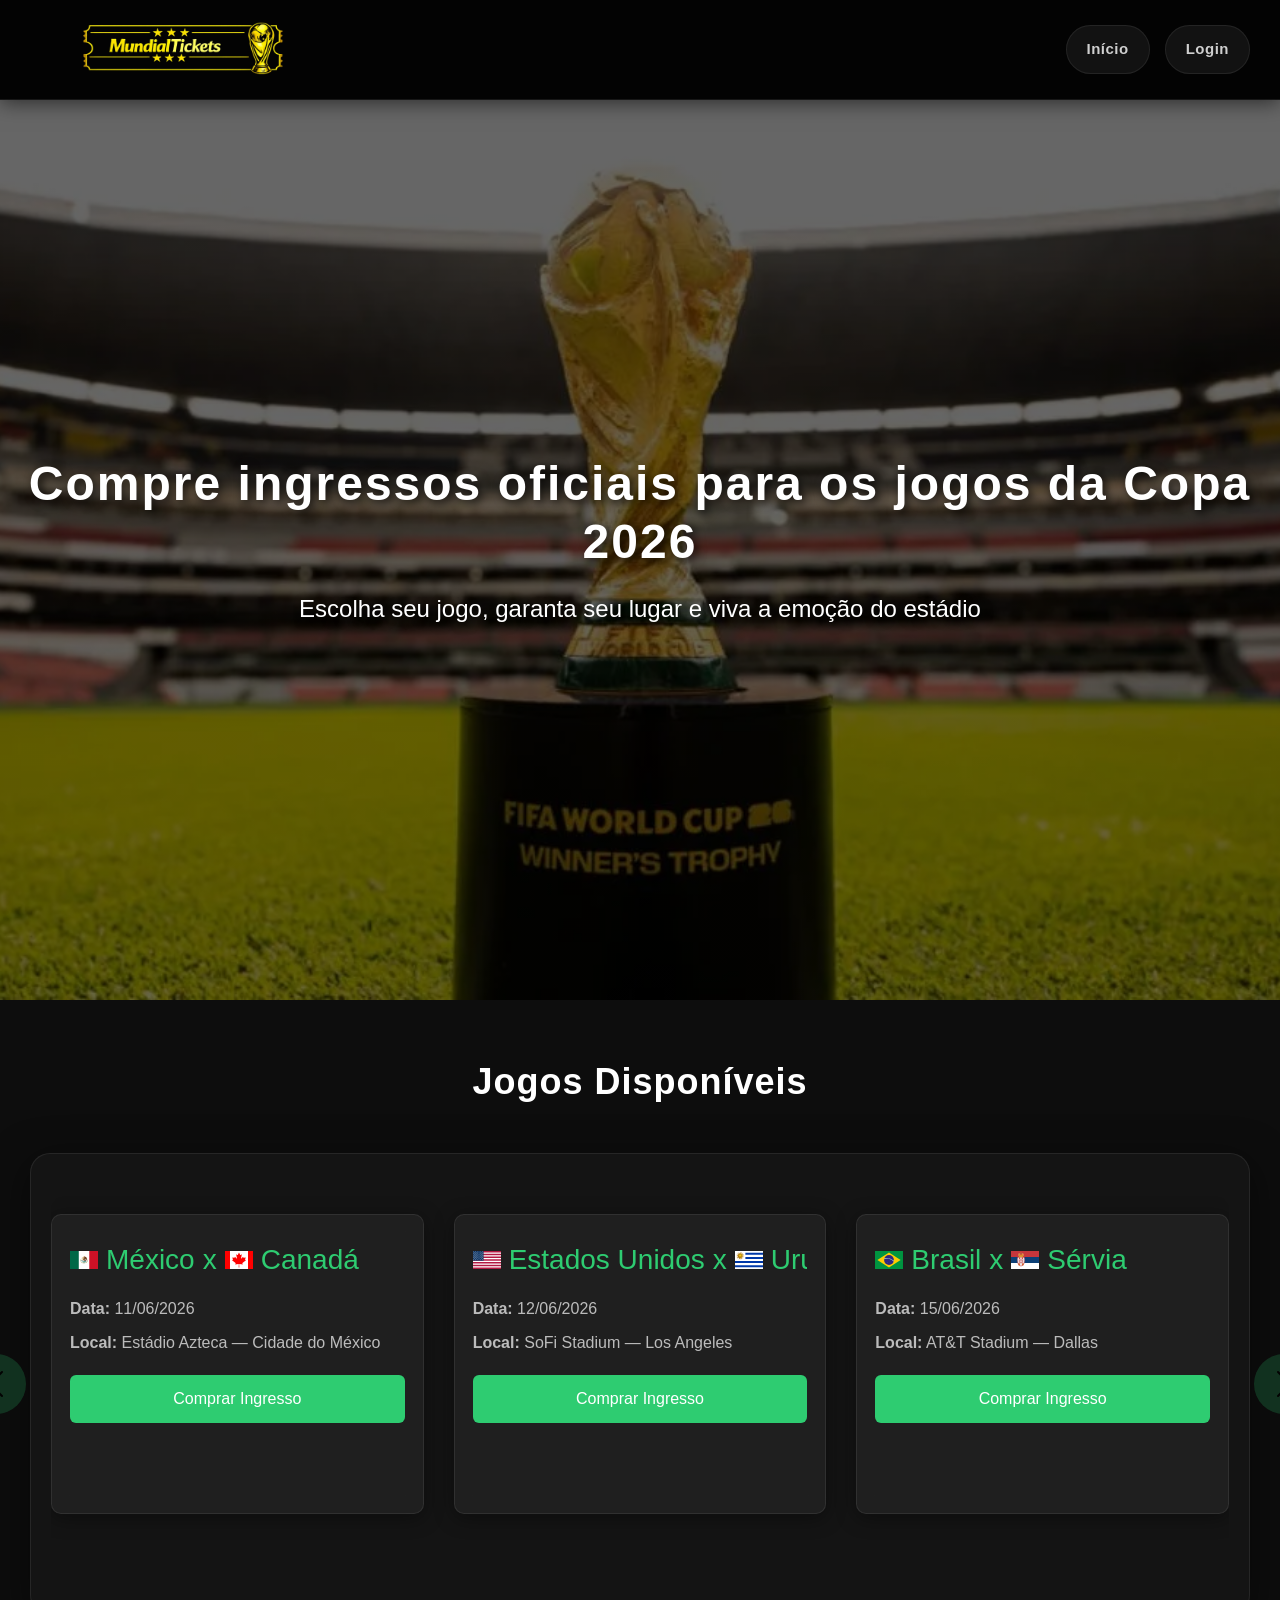
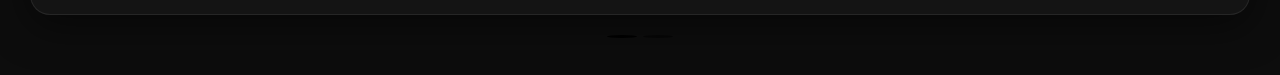
==== index.html @ 70a08e71 "Initial commit" ====
<!DOCTYPE html>
<html lang="pt-br">
<head>
    <meta charset="UTF-8">
    <meta name="viewport" content="width=device-width, initial-scale=1.0">
    <title>Brazil Tickets - Início</title>

    <!-- Importo o Bootstrap para usar o carousel e outros componentes prontos -->
    <link href="https://cdn.jsdelivr.net/npm/bootstrap@5.3.0/dist/css/bootstrap.min.css" rel="stylesheet">

    <!-- Importo o meu ficheiro CSS com todos os estilos personalizados -->
    <link rel="stylesheet" href="style.css">
</head>
<body>

<!-- Este é o cabeçalho fixo da página.
     Do lado esquerdo fica o logótipo e do lado direito
     os links de navegação para as outras páginas. -->
<header>
    <img src="flags/logo 3 - Editado.png" alt="Mundial Tickets" class="logo">
    <nav>
        <a href="index.html">Início</a>
        <a href="login.html">Login</a>
    </nav>
</header>

<!-- Esta secção é o banner principal da página.
     Tem uma imagem de fundo com uma camada escura por cima
     e apresenta a proposta do site ao utilizador. -->
<section class="banner">
    <h2>Compre ingressos oficiais para os jogos da Copa 2026</h2>
    <p>Escolha seu jogo, garanta seu lugar e viva a emoção do estádio</p>
</section>

<!-- Aqui estão os jogos disponíveis, organizados num carousel
     que permite navegar entre os diferentes jogos.
     Dividi os 6 jogos em 2 slides de 3 jogos cada. -->
<section class="jogos-container">
    <h2>Jogos Disponíveis</h2>

    <!-- Carousel do Bootstrap — o data-bs-ride faz avançar automaticamente -->
    <div id="carouselJogos" class="carousel slide carousel-dark" data-bs-ride="carousel">

        <!-- Estes são os pontos de navegação que aparecem abaixo do carousel,
             indicando em que slide o utilizador está. -->
        <div class="carousel-indicators">
            <button type="button" data-bs-target="#carouselJogos" data-bs-slide-to="0" class="active" aria-current="true" aria-label="Slide 1"></button>
            <button type="button" data-bs-target="#carouselJogos" data-bs-slide-to="1" aria-label="Slide 2"></button>
        </div>

        <div class="carousel-inner">

            <!-- Primeiro slide com os 3 primeiros jogos -->
            <div class="carousel-item active">
                <div class="jogos-grid">

                    <!-- Card do jogo México vs Canadá.
                         A classe "mexico-canada" é usada no CSS para
                         mostrar as bandeiras corretas antes dos nomes. -->
                    <div class="card mexico-canada">
                        <h3><span class="team-home">México</span> x <span class="team-away">Canadá</span></h3>
                        <p><strong>Data:</strong> 11/06/2026</p>
                        <p><strong>Local:</strong> Estádio Azteca — Cidade do México</p>
                        <a class="btn btn-primary" href="pagamento.html">Comprar Ingresso</a>
                    </div>

                    <!-- Card do jogo Estados Unidos vs Uruguai -->
                    <div class="card eua-uruguai">
                        <h3><span class="team-home">Estados Unidos</span> x <span class="team-away">Uruguai</span></h3>
                        <p><strong>Data:</strong> 12/06/2026</p>
                        <p><strong>Local:</strong> SoFi Stadium — Los Angeles</p>
                        <a class="btn btn-primary" href="pagamento.html">Comprar Ingresso</a>
                    </div>

                    <!-- Card do jogo Brasil vs Sérvia -->
                    <div class="card brasil-servia">
                        <h3><span class="team-home">Brasil</span> x <span class="team-away">Sérvia</span></h3>
                        <p><strong>Data:</strong> 15/06/2026</p>
                        <p><strong>Local:</strong> AT&T Stadium — Dallas</p>
                        <a class="btn btn-primary" href="pagamento.html">Comprar Ingresso</a>
                    </div>

                </div>
            </div>

            <!-- Segundo slide com os 3 últimos jogos -->
            <div class="carousel-item">
                <div class="jogos-grid">

                    <!-- Card do jogo Argentina vs Dinamarca -->
                    <div class="card argentina-dinamarca">
                        <h3><span class="team-home">Argentina</span> x <span class="team-away">Dinamarca</span></h3>
                        <p><strong>Data:</strong> 16/06/2026</p>
                        <p><strong>Local:</strong> Mercedes-Benz Stadium — Atlanta</p>
                        <a class="btn btn-primary" href="pagamento.html">Comprar Ingresso</a>
                    </div>

                    <!-- Card do jogo França vs Chile -->
                    <div class="card franca-chile">
                        <h3><span class="team-home">França</span> x <span class="team-away">Chile</span></h3>
                        <p><strong>Data:</strong> 17/06/2026</p>
                        <p><strong>Local:</strong> BC Place — Vancouver</p>
                        <a class="btn btn-primary" href="pagamento.html">Comprar Ingresso</a>
                    </div>

                    <!-- Card do jogo Alemanha vs Japão -->
                    <div class="card alemanha-japao">
                        <h3><span class="team-home">Alemanha</span> x <span class="team-away">Japão</span></h3>
                        <p><strong>Data:</strong> 18/06/2026</p>
                        <p><strong>Local:</strong> MetLife Stadium — Nova Jersey</p>
                        <a class="btn btn-primary" href="pagamento.html">Comprar Ingresso</a>
                    </div>

                </div>
            </div>

        </div>

        <!-- Setas para navegar manualmente entre os slides -->
        <button class="carousel-control-prev" type="button" data-bs-target="#carouselJogos" data-bs-slide="prev">
            <span class="carousel-control-prev-icon" aria-hidden="true"></span>
            <span class="visually-hidden">Anterior</span>
        </button>
        <button class="carousel-control-next" type="button" data-bs-target="#carouselJogos" data-bs-slide="next">
            <span class="carousel-control-next-icon" aria-hidden="true"></span>
            <span class="visually-hidden">Próximo</span>
        </button>

    </div>

</section>

<!-- Bootstrap JS — necessário para o carousel funcionar corretamente -->
<script src="https://cdn.jsdelivr.net/npm/bootstrap@5.3.0/dist/js/bootstrap.bundle.min.js"></script>
</body>
</html>
---- style.css ----
/* Aqui faço um reset geral para que todos os elementos comecem
   sem margens nem espaçamentos vindos por defeito do navegador.
   O box-sizing garante que o padding não "estica" os elementos,
   e defino a fonte Arial para todo o site de uma vez só. */
* {
    margin: 0;
    padding: 0;
    box-sizing: border-box;
    font-family: Arial, sans-serif;
}

/* Criei variáveis de cor no :root para não ter de repetir
   os mesmos códigos de cor em todo o ficheiro.
   Assim se quiser mudar uma cor, mudo apenas aqui. */
:root {
    --verde: #2ecc71;           /* cor principal dos botões */
    --verde-hover: #27ae60;     /* versão mais escura para o efeito hover */
    --amarelo: #FFCC29;         /* usado no título do header */
    --azul: #0033A0;            /* reservado para uso futuro */
    --fundo: #0d0d0d;           /* fundo geral da página, quase preto */
    --painel: rgba(255, 255, 255, 0.05);  /* fundo dos cards, muito transparente */
    --borda: rgba(255, 255, 255, 0.08);   /* bordas subtis em elementos escuros */
}

/* O body recebe o fundo escuro e o texto branco como base,
   para que todo o conteúdo já herde essas cores por defeito. */
body {
    background: var(--fundo);
    color: white;
}

/* O header fica fixo no topo (sticky) para acompanhar o scroll.
   Usei backdrop-filter para criar um efeito de vidro fosco,
   como se o conteúdo atrás ficasse desfocado. */
header {
    background: rgba(0, 0, 0, 0.75);
    backdrop-filter: blur(12px);
    padding: 20px 30px;
    color: white;
    display: flex;
    justify-content: flex-end;     /* empurra a nav para a direita */
    align-items: center;
    box-shadow: 0 2px 20px rgba(0,0,0,0.6);
    border-bottom: 1px solid var(--borda);
    position: sticky;
    top: 0;
    z-index: 100;                  /* fica sempre por cima dos outros elementos */
    height: 100px;
}

/* O título h1 usa um gradiente aplicado diretamente no texto,
   com um efeito de brilho amarelo dourado. */
header h1 {
    font-size: 32px;
    font-weight: 900;
    letter-spacing: 3px;
    transition: all 0.4s cubic-bezier(0.34, 1.56, 0.64, 1);
    background: linear-gradient(135deg, var(--amarelo) 0%, #FFD700 50%, var(--amarelo) 100%);
    -webkit-background-clip: text;
    -webkit-text-fill-color: transparent;
    background-clip: text;
    filter: drop-shadow(0 4px 8px rgba(255, 204, 41, 0.4));
    text-transform: uppercase;
    cursor: pointer;
    position: relative;
}

/* O logótipo fica posicionado do lado esquerdo do header.
   Usei position absolute + translateY para o centrar verticalmente. */
header .logo {
    height: 200px;
    cursor: pointer;
    transition: transform 0.3s ease;
    position: absolute;
    left: 30px;
    top: 50%;
    transform: translateY(-50%);
}

/* Pequeno zoom no logótipo ao passar o rato por cima. */
header .logo:hover {
    transform: translateY(-50%) scale(1.05);
}

/* Este pseudo-elemento é invisível por defeito.
   Serve para criar o efeito de brilho que aparece
   ao fazer hover no título h1. */
header h1::before {
    content: '';
    position: absolute;
    top: -10px;
    left: -10px;
    right: -10px;
    bottom: -10px;
    background: linear-gradient(135deg, var(--amarelo), #FFD700);
    border-radius: 50%;
    z-index: -1;
    opacity: 0;
    transition: opacity 0.4s ease;
    filter: blur(15px);
}

/* Ao fazer hover no h1, ele cresce ligeiramente e roda um pouco,
   dando um efeito 3D. */
header h1:hover {
    transform: scale(1.1) rotateY(5deg);
    filter: drop-shadow(0 8px 16px rgba(255, 204, 41, 0.8));
}

/* Aqui torno o brilho visível quando o h1 está em hover. */
header h1:hover::before {
    opacity: 0.3;
}

/* A navegação é organizada em linha com um espaçamento entre os links. */
nav {
    display: flex;
    gap: 15px;
}

/* Cada link do menu tem um fundo levemente transparente
   com bordas arredondadas, parecendo uma pílula. */
nav a {
    color: rgba(255, 255, 255, 0.8);
    text-decoration: none;
    font-weight: bold;
    padding: 12px 20px;
    border-radius: 25px;
    background: rgba(255, 255, 255, 0.06);
    transition: all 0.3s ease;
    border: 1px solid var(--borda);
    font-size: 15px;
    letter-spacing: 0.5px;
}

/* Ao passar o rato, o link fica verde e sobe um pouco,
   dando a sensação de que está a "flutuar". */
nav a:hover {
    background: var(--verde);
    color: white;
    transform: translateY(-3px);
    box-shadow: 0 8px 15px rgba(46, 204, 113, 0.35);
    border-color: var(--verde);
}

/* O banner ocupa a altura total do ecrã (100vh).
   Apliquei uma camada escura sobre a imagem de fundo
   para o texto ficar legível. */
.banner {
    background: linear-gradient(rgba(0,0,0,0.6), rgba(0,0,0,0.6)), url('flags/imagem_trofeu_copa.webp') center/cover no-repeat;
    min-height: 100vh;
    display: flex;
    flex-direction: column;
    justify-content: center;
    align-items: center;
    text-align: center;
    color: white;
    text-shadow: 3px 3px 10px rgba(0,0,0,0.8);
    padding: 40px 20px;
}

/* Título grande do banner com muito espaçamento entre letras. */
.banner h2 {
    font-size: 48px;
    margin-bottom: 20px;
    font-weight: bold;
    letter-spacing: 2px;
}

/* Parágrafo do banner com largura limitada para não ficar
   demasiado espalhado em ecrãs grandes. */
.banner p {
    font-size: 24px;
    max-width: 700px;
    line-height: 1.6;
    font-weight: 500;
}

/* Esta secção envolve o título e o carousel de jogos.
   Uso flexbox para centrar tudo verticalmente. */
.jogos-container {
    padding: 60px 30px;
    display: flex;
    flex-direction: column;
    align-items: center;
}

/* Título "Jogos Disponíveis" centrado e em branco. */
.jogos-container h2 {
    margin-bottom: 50px;
    color: white;
    font-size: 36px;
    font-weight: bold;
    letter-spacing: 1px;
    width: 100%;
    text-align: center;
}

/* O grid organiza os cards em 3 colunas iguais.
   Usei 1fr para que as colunas se ajustem automaticamente
   ao espaço disponível, sem cortar nenhum card. */
.jogos-grid {
    display: grid;
    grid-template-columns: repeat(3, 1fr);
    gap: 30px;
    width: 100%;
    max-width: 1500px;
}

/* Cada card representa um jogo disponível.
   Apliquei glassmorphism: fundo transparente com blur,
   para encaixar no tema escuro da página. */
.card {
    background: var(--painel);
    backdrop-filter: blur(10px);
    border: 1px solid var(--borda);
    padding: 18px;
    border-radius: 10px;
    margin-bottom: 25px;
    box-shadow: 0 4px 20px rgba(0,0,0,0.4);
    display: flex;
    flex-direction: column;
    gap: 10px;
    min-height: 300px;
    height: auto;
    color: white;
}

/* Imagem do card ocupa toda a largura disponível. */
.card img {
    width: 100%;
    border-radius: 10px;
}

/* Título do card com os nomes dos dois países a verde. */
.card h3 {
    margin: 10px 0;
    color: var(--verde);
    display: flex;
    flex-wrap: nowrap;
    align-items: center;
    gap: 8px;
    white-space: nowrap;
    overflow: hidden;
}

/* Os parágrafos de data e local ficam ligeiramente transparentes
   para criar hierarquia visual em relação ao título. */
.card p {
    margin: 0;
    color: rgba(255, 255, 255, 0.7);
}

/* Os nomes das equipas ficam em linha com a bandeira. */
.card h3 .team-home,
.card h3 .team-away {
    display: inline-flex;
    align-items: center;
    gap: 8px;
    white-space: nowrap;
}

/* Usei o pseudo-elemento ::before para mostrar a bandeira
   de cada país antes do nome da equipa. A imagem em si
   é definida abaixo por classe de jogo. */
.card h3 .team-home::before,
.card h3 .team-away::before {
    content: "";
    display: inline-block;
    width: 28px;
    height: 18px;
    background-size: cover;
    background-position: center;
    background-repeat: no-repeat;
}

/* Aqui defino a bandeira de cada equipa em cada jogo.
   Cada jogo tem uma classe própria no HTML (ex: .mexico-canada)
   que serve para saber que bandeiras mostrar. */

.mexico-canada .team-home::before {
    background-image: url('flags/mexico.svg');
}
.mexico-canada .team-away::before {
    background-image: url('flags/canada.svg');
}

.eua-uruguai .team-home::before {
    background-image: url('flags/usa.svg');
}
.eua-uruguai .team-away::before {
    background-image: url('flags/uruguay.svg');
}

.brasil-servia .team-home::before {
    background-image: url('flags/brazil.svg');
}
.brasil-servia .team-away::before {
    background-image: url('flags/serbia.svg');
}

.argentina-dinamarca .team-home::before {
    background-image: url('flags/argentina.svg');
}
.argentina-dinamarca .team-away::before {
    background-image: url('flags/denmark.svg');
}

.franca-chile .team-home::before {
    background-image: url('flags/france.svg');
}
.franca-chile .team-away::before {
    background-image: url('flags/chile.svg');
}

.alemanha-japao .team-home::before {
    background-image: url('flags/germany.svg');
}
.alemanha-japao .team-away::before {
    background-image: url('flags/japan.svg');
}

/* O carousel do Bootstrap foi personalizado com um fundo
   escuro e bordas subtis para combinar com o resto da página. */
#carouselJogos {
    background: rgba(255, 255, 255, 0.03);
    border: 1px solid var(--borda);
    border-radius: 20px;
    padding: 40px 20px;
    box-shadow: 0 10px 40px rgba(0,0,0,0.5);
    max-width: 1560px;
    margin: 0 auto;
}

/* Área interna do carousel com altura mínima para não colapsar. */
.carousel-inner {
    border-radius: 15px;
    min-height: 380px;
}

/* Cada slide tem um padding vertical para respirar. */
.carousel-item {
    padding: 20px 0;
    min-height: 380px;
}

/* As setas de navegação do carousel são circulares e verdes. */
.carousel-control-prev,
.carousel-control-next {
    width: 60px;
    height: 60px;
    top: 50%;
    transform: translateY(-50%);
    background: rgba(46, 204, 113, 0.25);
    border-radius: 50%;
    opacity: 0.8;
    transition: all 0.3s ease;
}

/* A seta esquerda fica ligeiramente fora do carousel. */
.carousel-control-prev {
    left: -65px;
}

/* A seta direita fica ligeiramente fora do carousel. */
.carousel-control-next {
    right: -65px;
}

/* Ao passar o rato nas setas, ficam mais visiveis com brilho verde. */
.carousel-control-prev:hover,
.carousel-control-next:hover {
    background: rgba(46, 204, 113, 0.75);
    opacity: 1;
    box-shadow: 0 5px 20px rgba(46, 204, 113, 0.4);
}

/* Os indicadores (pontos de navegação) ficam abaixo do carousel. */
.carousel-indicators {
    bottom: -50px;
}

/* Cada ponto indicador é um círculo verde pequeno. */
.carousel-indicators button {
    background-color: var(--verde);
    border-radius: 50%;
    width: 12px;
    height: 12px;
    opacity: 0.6;
    transition: all 0.3s ease;
}

/* Estilo base para todos os botões do site. */
.btn {
    padding: 12px 20px;
    border: none;
    border-radius: 6px;
    cursor: pointer;
    font-size: 16px;
    margin-top: 10px;
}

/* O botão primário fica verde, igual ao estilo da página de pagamento. */
.btn-primary {
    background: var(--verde);
    color: white;
    border: none;
}

/* Ao passar o rato, o botão fica verde mais escuro. */
.btn-primary:hover {
    background: var(--verde-hover);
    color: white;
}

/* ============================================================
   A partir daqui aplico adaptações de layout para que o site
   funcione bem em diferentes tamanhos de ecrã.
   ============================================================ */

/* Em tablets (até 1024px), o grid passa para 2 colunas
   e o texto e espaçamentos são reduzidos. */
@media (max-width: 1024px) {
    .jogos-grid {
        grid-template-columns: repeat(2, 1fr);
        gap: 20px;
    }

    header {
        padding: 15px 20px;
        height: auto;
        min-height: 80px;
    }

    header .logo {
        height: 140px;
        left: 20px;
    }

    nav {
        gap: 10px;
        flex-wrap: wrap;
        justify-content: flex-end;
    }

    nav a {
        font-size: 13px;
        padding: 8px 12px;
    }

    .banner h2 {
        font-size: 36px;
        letter-spacing: 1px;
    }

    .banner p {
        font-size: 18px;
    }

    .jogos-container {
        padding: 40px 20px;
    }

    .jogos-container h2 {
        font-size: 28px;
        margin-bottom: 30px;
    }
}

/* Em telemóveis (até 768px), o grid passa para 1 coluna
   e os elementos ficam mais compactos. */
@media (max-width: 768px) {
    .jogos-grid {
        grid-template-columns: 1fr;
        gap: 15px;
    }

    header {
        padding: 10px 15px;
        height: auto;
        min-height: 70px;
        justify-content: flex-end;
    }

    header .logo {
        height: 80px;
        left: 15px;
    }

    nav {
        gap: 6px;
        flex-wrap: wrap;
        justify-content: flex-end;
    }

    nav a {
        font-size: 11px;
        padding: 6px 10px;
        border-radius: 15px;
    }

    .banner {
        min-height: 60vh;
        padding: 20px 15px;
    }

    .banner h2 {
        font-size: 24px;
        margin-bottom: 15px;
    }

    .banner p {
        font-size: 16px;
        max-width: 95%;
        line-height: 1.4;
    }

    .jogos-container {
        padding: 20px 15px;
    }

    .jogos-container h2 {
        font-size: 20px;
        margin-bottom: 20px;
    }

    .card {
        padding: 15px;
        min-height: auto;
        margin-bottom: 15px;
        gap: 8px;
    }

    .card h3 {
        font-size: 16px;
        gap: 6px;
        flex-wrap: wrap;
        margin: 0;
    }

    /* Bandeiras reduzidas para caber melhor em ecrãs pequenos. */
    .card h3 .team-home::before,
    .card h3 .team-away::before {
        width: 20px;
        height: 14px;
    }

    .card p {
        font-size: 14px;
        margin-bottom: 8px;
        line-height: 1.3;
    }

    /* Em telemóvel, o botão ocupa toda a largura do card. */
    .btn {
        width: 100%;
        padding: 10px 15px;
        font-size: 14px;
        margin-top: auto;
    }

    #carouselJogos {
        padding: 20px 15px;
        max-width: 100%;
    }

    .carousel-inner {
        min-height: auto;
    }

    .carousel-item {
        padding: 10px 0;
        min-height: auto;
    }

    /* As setas do carousel ficam dentro dos limites em telemóvel. */
    .carousel-control-prev,
    .carousel-control-next {
        width: 40px;
        height: 40px;
        top: 50%;
        transform: translateY(-50%);
    }

    .carousel-control-prev {
        left: 5px;
    }

    .carousel-control-next {
        right: 5px;
    }

    .carousel-indicators {
        bottom: -40px;
    }
}

/* Em ecrãs muito pequenos (até 480px), reduzo ainda mais
   todos os tamanhos para garantir que nada fica cortado. */
@media (max-width: 480px) {
    header {
        padding: 8px 10px;
        min-height: 60px;
    }

    header .logo {
        height: 70px;
        left: 10px;
    }

    nav {
        gap: 4px;
    }

    nav a {
        font-size: 10px;
        padding: 5px 8px;
        border-radius: 12px;
    }

    .banner {
        min-height: 50vh;
        padding: 15px 10px;
    }

    .banner h2 {
        font-size: 20px;
        margin-bottom: 12px;
    }

    .banner p {
        font-size: 14px;
        line-height: 1.3;
    }

    .jogos-container {
        padding: 15px 10px;
    }

    .jogos-container h2 {
        font-size: 18px;
        margin-bottom: 15px;
    }

    .card {
        padding: 12px;
        gap: 6px;
    }

    .card h3 {
        font-size: 14px;
        gap: 4px;
    }

    .card h3 .team-home::before,
    .card h3 .team-away::before {
        width: 18px;
        height: 12px;
    }

    .card p {
        font-size: 12px;
        margin-bottom: 6px;
    }

    .btn {
        padding: 8px 12px;
        font-size: 12px;
    }

    .carousel-control-prev,
    .carousel-control-next {
        width: 35px;
        height: 35px;
    }

    .carousel-control-prev {
        left: 5px;
    }

    .carousel-control-next {
        right: 5px;
    }
}

/* Em desktops grandes (a partir de 1400px), aproveito
   o espaço extra para aumentar fontes, padding e tamanho dos cards. */
@media (min-width: 1400px) {
    .jogos-grid {
        grid-template-columns: repeat(3, 1fr);
        gap: 35px;
    }

    .jogos-container {
        padding: 80px 40px;
    }

    .jogos-container h2 {
        font-size: 40px;
        margin-bottom: 60px;
    }

    .card {
        padding: 25px;
        min-height: 320px;
    }

    .card h3 {
        font-size: 20px;
        gap: 10px;
    }

    .card h3 .team-home::before,
    .card h3 .team-away::before {
        width: 32px;
        height: 20px;
    }

    .card p {
        font-size: 16px;
        margin-bottom: 12px;
    }

    .btn {
        padding: 15px 25px;
        font-size: 18px;
    }

    #carouselJogos {
        padding: 50px 30px;
        max-width: 1600px;
    }
}
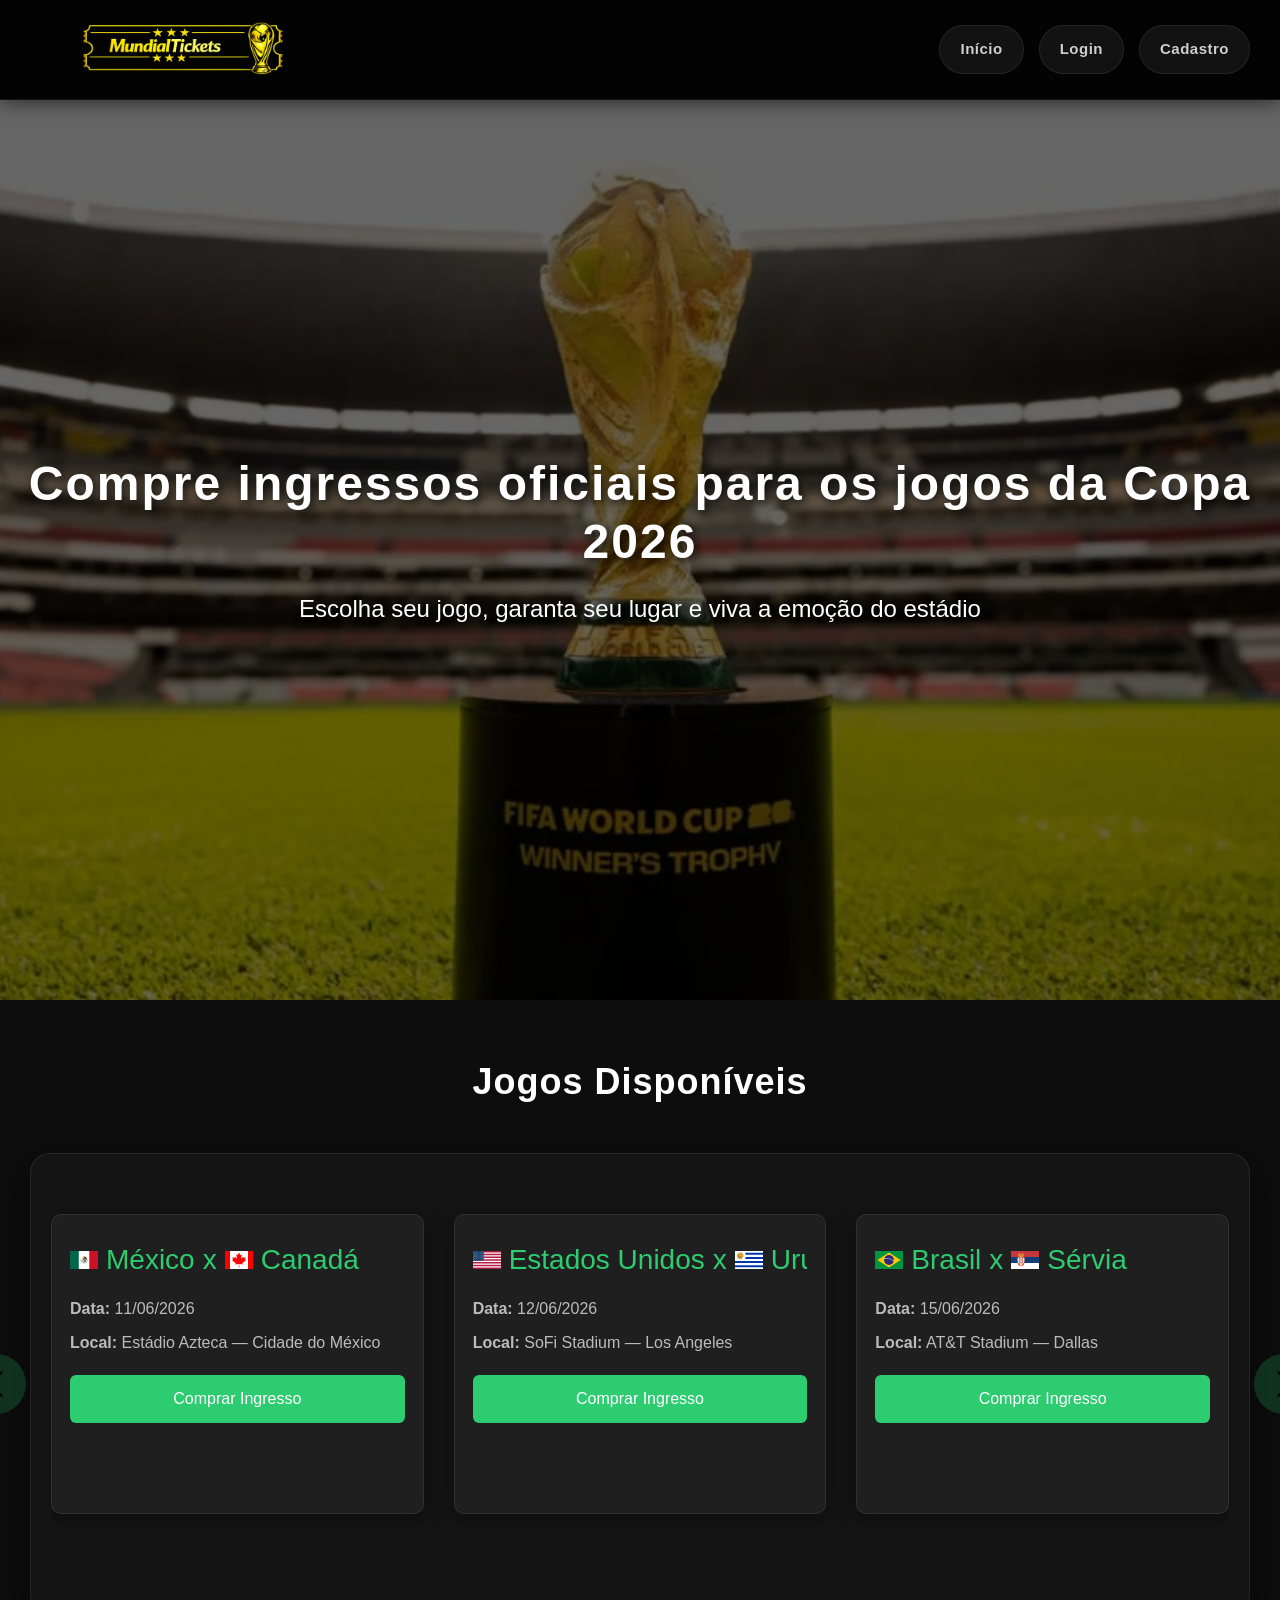
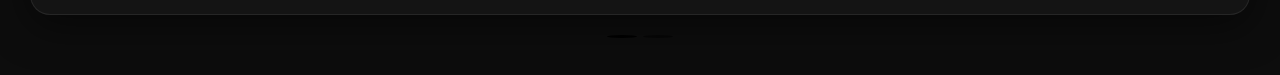
==== commit 2fbfa9a7: "Botao de cadastro adicionado botao de cadastro" ====
--- a/index.html
+++ b/index.html
@@ -9,7 +9,7 @@
     <link href="https://cdn.jsdelivr.net/npm/bootstrap@5.3.0/dist/css/bootstrap.min.css" rel="stylesheet">
 
     <!-- Importo o meu ficheiro CSS com todos os estilos personalizados -->
-    <link rel="stylesheet" href="style.css">
+    <link rel="stylesheet" href="index.css">
 </head>
 <body>
 
@@ -21,6 +21,7 @@
     <nav>
         <a href="index.html">Início</a>
         <a href="login.html">Login</a>
+        <a href="cadastro.html">Cadastro</a>
     </nav>
 </header>
 
--- a/index.css
+++ b/index.css
@@ -0,0 +1,733 @@
+/* Aqui faço um reset geral para que todos os elementos comecem
+   sem margens nem espaçamentos vindos por defeito do navegador.
+   O box-sizing garante que o padding não "estica" os elementos,
+   e defino a fonte Arial para todo o site de uma vez só. */
+* {
+    margin: 0;
+    padding: 0;
+    box-sizing: border-box;
+    font-family: Arial, sans-serif;
+}
+
+/* Criei variáveis de cor no :root para não ter de repetir
+   os mesmos códigos de cor em todo o ficheiro.
+   Assim se quiser mudar uma cor, mudo apenas aqui. */
+:root {
+    --verde: #2ecc71;           /* cor principal dos botões */
+    --verde-hover: #27ae60;     /* versão mais escura para o efeito hover */
+    --amarelo: #FFCC29;         /* usado no título do header */
+    --azul: #0033A0;            /* reservado para uso futuro */
+    --fundo: #0d0d0d;           /* fundo geral da página, quase preto */
+    --painel: rgba(255, 255, 255, 0.05);  /* fundo dos cards, muito transparente */
+    --borda: rgba(255, 255, 255, 0.08);   /* bordas subtis em elementos escuros */
+}
+
+/* O body recebe o fundo escuro e o texto branco como base,
+   para que todo o conteúdo já herde essas cores por defeito. */
+body {
+    background: var(--fundo);
+    color: white;
+}
+
+/* O header fica fixo no topo (sticky) para acompanhar o scroll.
+   Usei backdrop-filter para criar um efeito de vidro fosco,
+   como se o conteúdo atrás ficasse desfocado. */
+header {
+    background: rgba(0, 0, 0, 0.75);
+    backdrop-filter: blur(12px);
+    padding: 20px 30px;
+    color: white;
+    display: flex;
+    justify-content: flex-end;     /* empurra a nav para a direita */
+    align-items: center;
+    box-shadow: 0 2px 20px rgba(0,0,0,0.6);
+    border-bottom: 1px solid var(--borda);
+    position: sticky;
+    top: 0;
+    z-index: 100;                  /* fica sempre por cima dos outros elementos */
+    height: 100px;
+}
+
+/* O título h1 usa um gradiente aplicado diretamente no texto,
+   com um efeito de brilho amarelo dourado. */
+header h1 {
+    font-size: 32px;
+    font-weight: 900;
+    letter-spacing: 3px;
+    transition: all 0.4s cubic-bezier(0.34, 1.56, 0.64, 1);
+    background: linear-gradient(135deg, var(--amarelo) 0%, #FFD700 50%, var(--amarelo) 100%);
+    -webkit-background-clip: text;
+    -webkit-text-fill-color: transparent;
+    background-clip: text;
+    filter: drop-shadow(0 4px 8px rgba(255, 204, 41, 0.4));
+    text-transform: uppercase;
+    cursor: pointer;
+    position: relative;
+}
+
+/* O logótipo fica posicionado do lado esquerdo do header.
+   Usei position absolute + translateY para o centrar verticalmente. */
+header .logo {
+    height: 200px;
+    cursor: pointer;
+    transition: transform 0.3s ease;
+    position: absolute;
+    left: 30px;
+    top: 50%;
+    transform: translateY(-50%);
+}
+
+/* Pequeno zoom no logótipo ao passar o rato por cima. */
+header .logo:hover {
+    transform: translateY(-50%) scale(1.05);
+}
+
+/* Este pseudo-elemento é invisível por defeito.
+   Serve para criar o efeito de brilho que aparece
+   ao fazer hover no título h1. */
+header h1::before {
+    content: '';
+    position: absolute;
+    top: -10px;
+    left: -10px;
+    right: -10px;
+    bottom: -10px;
+    background: linear-gradient(135deg, var(--amarelo), #FFD700);
+    border-radius: 50%;
+    z-index: -1;
+    opacity: 0;
+    transition: opacity 0.4s ease;
+    filter: blur(15px);
+}
+
+/* Ao fazer hover no h1, ele cresce ligeiramente e roda um pouco,
+   dando um efeito 3D. */
+header h1:hover {
+    transform: scale(1.1) rotateY(5deg);
+    filter: drop-shadow(0 8px 16px rgba(255, 204, 41, 0.8));
+}
+
+/* Aqui torno o brilho visível quando o h1 está em hover. */
+header h1:hover::before {
+    opacity: 0.3;
+}
+
+/* A navegação é organizada em linha com um espaçamento entre os links. */
+nav {
+    display: flex;
+    gap: 15px;
+}
+
+/* Cada link do menu tem um fundo levemente transparente
+   com bordas arredondadas, parecendo uma pílula. */
+nav a {
+    color: rgba(255, 255, 255, 0.8);
+    text-decoration: none;
+    font-weight: bold;
+    padding: 12px 20px;
+    border-radius: 25px;
+    background: rgba(255, 255, 255, 0.06);
+    transition: all 0.3s ease;
+    border: 1px solid var(--borda);
+    font-size: 15px;
+    letter-spacing: 0.5px;
+}
+
+/* Ao passar o rato, o link fica verde e sobe um pouco,
+   dando a sensação de que está a "flutuar". */
+nav a:hover {
+    background: var(--verde);
+    color: white;
+    transform: translateY(-3px);
+    box-shadow: 0 8px 15px rgba(46, 204, 113, 0.35);
+    border-color: var(--verde);
+}
+
+/* O banner ocupa a altura total do ecrã (100vh).
+   Apliquei uma camada escura sobre a imagem de fundo
+   para o texto ficar legível. */
+.banner {
+    background: linear-gradient(rgba(0,0,0,0.6), rgba(0,0,0,0.6)), url('flags/imagem_trofeu_copa.webp') center/cover no-repeat;
+    min-height: 100vh;
+    display: flex;
+    flex-direction: column;
+    justify-content: center;
+    align-items: center;
+    text-align: center;
+    color: white;
+    text-shadow: 3px 3px 10px rgba(0,0,0,0.8);
+    padding: 40px 20px;
+}
+
+/* Título grande do banner com muito espaçamento entre letras. */
+.banner h2 {
+    font-size: 48px;
+    margin-bottom: 20px;
+    font-weight: bold;
+    letter-spacing: 2px;
+}
+
+/* Parágrafo do banner com largura limitada para não ficar
+   demasiado espalhado em ecrãs grandes. */
+.banner p {
+    font-size: 24px;
+    max-width: 700px;
+    line-height: 1.6;
+    font-weight: 500;
+}
+
+/* Esta secção envolve o título e o carousel de jogos.
+   Uso flexbox para centrar tudo verticalmente. */
+.jogos-container {
+    padding: 60px 30px;
+    display: flex;
+    flex-direction: column;
+    align-items: center;
+}
+
+/* Título "Jogos Disponíveis" centrado e em branco. */
+.jogos-container h2 {
+    margin-bottom: 50px;
+    color: white;
+    font-size: 36px;
+    font-weight: bold;
+    letter-spacing: 1px;
+    width: 100%;
+    text-align: center;
+}
+
+/* O grid organiza os cards em 3 colunas iguais.
+   Usei 1fr para que as colunas se ajustem automaticamente
+   ao espaço disponível, sem cortar nenhum card. */
+.jogos-grid {
+    display: grid;
+    grid-template-columns: repeat(3, 1fr);
+    gap: 30px;
+    width: 100%;
+    max-width: 1500px;
+}
+
+/* Cada card representa um jogo disponível.
+   Apliquei glassmorphism: fundo transparente com blur,
+   para encaixar no tema escuro da página. */
+.card {
+    background: var(--painel);
+    backdrop-filter: blur(10px);
+    border: 1px solid var(--borda);
+    padding: 18px;
+    border-radius: 10px;
+    margin-bottom: 25px;
+    box-shadow: 0 4px 20px rgba(0,0,0,0.4);
+    display: flex;
+    flex-direction: column;
+    gap: 10px;
+    min-height: 300px;
+    height: auto;
+    color: white;
+}
+
+/* Imagem do card ocupa toda a largura disponível. */
+.card img {
+    width: 100%;
+    border-radius: 10px;
+}
+
+/* Título do card com os nomes dos dois países a verde. */
+.card h3 {
+    margin: 10px 0;
+    color: var(--verde);
+    display: flex;
+    flex-wrap: nowrap;
+    align-items: center;
+    gap: 8px;
+    white-space: nowrap;
+    overflow: hidden;
+}
+
+/* Os parágrafos de data e local ficam ligeiramente transparentes
+   para criar hierarquia visual em relação ao título. */
+.card p {
+    margin: 0;
+    color: rgba(255, 255, 255, 0.7);
+}
+
+/* Os nomes das equipas ficam em linha com a bandeira. */
+.card h3 .team-home,
+.card h3 .team-away {
+    display: inline-flex;
+    align-items: center;
+    gap: 8px;
+    white-space: nowrap;
+}
+
+/* Usei o pseudo-elemento ::before para mostrar a bandeira
+   de cada país antes do nome da equipa. A imagem em si
+   é definida abaixo por classe de jogo. */
+.card h3 .team-home::before,
+.card h3 .team-away::before {
+    content: "";
+    display: inline-block;
+    width: 28px;
+    height: 18px;
+    background-size: cover;
+    background-position: center;
+    background-repeat: no-repeat;
+}
+
+/* Aqui defino a bandeira de cada equipa em cada jogo.
+   Cada jogo tem uma classe própria no HTML (ex: .mexico-canada)
+   que serve para saber que bandeiras mostrar. */
+
+.mexico-canada .team-home::before {
+    background-image: url('flags/mexico.svg');
+}
+.mexico-canada .team-away::before {
+    background-image: url('flags/canada.svg');
+}
+
+.eua-uruguai .team-home::before {
+    background-image: url('flags/usa.svg');
+}
+.eua-uruguai .team-away::before {
+    background-image: url('flags/uruguay.svg');
+}
+
+.brasil-servia .team-home::before {
+    background-image: url('flags/brazil.svg');
+}
+.brasil-servia .team-away::before {
+    background-image: url('flags/serbia.svg');
+}
+
+.argentina-dinamarca .team-home::before {
+    background-image: url('flags/argentina.svg');
+}
+.argentina-dinamarca .team-away::before {
+    background-image: url('flags/denmark.svg');
+}
+
+.franca-chile .team-home::before {
+    background-image: url('flags/france.svg');
+}
+.franca-chile .team-away::before {
+    background-image: url('flags/chile.svg');
+}
+
+.alemanha-japao .team-home::before {
+    background-image: url('flags/germany.svg');
+}
+.alemanha-japao .team-away::before {
+    background-image: url('flags/japan.svg');
+}
+
+/* O carousel do Bootstrap foi personalizado com um fundo
+   escuro e bordas subtis para combinar com o resto da página. */
+#carouselJogos {
+    background: rgba(255, 255, 255, 0.03);
+    border: 1px solid var(--borda);
+    border-radius: 20px;
+    padding: 40px 20px;
+    box-shadow: 0 10px 40px rgba(0,0,0,0.5);
+    max-width: 1560px;
+    margin: 0 auto;
+}
+
+/* Área interna do carousel com altura mínima para não colapsar. */
+.carousel-inner {
+    border-radius: 15px;
+    min-height: 380px;
+}
+
+/* Cada slide tem um padding vertical para respirar. */
+.carousel-item {
+    padding: 20px 0;
+    min-height: 380px;
+}
+
+/* As setas de navegação do carousel são circulares e verdes. */
+.carousel-control-prev,
+.carousel-control-next {
+    width: 60px;
+    height: 60px;
+    top: 50%;
+    transform: translateY(-50%);
+    background: rgba(46, 204, 113, 0.25);
+    border-radius: 50%;
+    opacity: 0.8;
+    transition: all 0.3s ease;
+}
+
+/* A seta esquerda fica ligeiramente fora do carousel. */
+.carousel-control-prev {
+    left: -65px;
+}
+
+/* A seta direita fica ligeiramente fora do carousel. */
+.carousel-control-next {
+    right: -65px;
+}
+
+/* Ao passar o rato nas setas, ficam mais visiveis com brilho verde. */
+.carousel-control-prev:hover,
+.carousel-control-next:hover {
+    background: rgba(46, 204, 113, 0.75);
+    opacity: 1;
+    box-shadow: 0 5px 20px rgba(46, 204, 113, 0.4);
+}
+
+/* Os indicadores (pontos de navegação) ficam abaixo do carousel. */
+.carousel-indicators {
+    bottom: -50px;
+}
+
+/* Cada ponto indicador é um círculo verde pequeno. */
+.carousel-indicators button {
+    background-color: var(--verde);
+    border-radius: 50%;
+    width: 12px;
+    height: 12px;
+    opacity: 0.6;
+    transition: all 0.3s ease;
+}
+
+/* Estilo base para todos os botões do site. */
+.btn {
+    padding: 12px 20px;
+    border: none;
+    border-radius: 6px;
+    cursor: pointer;
+    font-size: 16px;
+    margin-top: 10px;
+}
+
+/* O botão primário fica verde, igual ao estilo da página de pagamento. */
+.btn-primary {
+    background: var(--verde);
+    color: white;
+    border: none;
+}
+
+/* Ao passar o rato, o botão fica verde mais escuro. */
+.btn-primary:hover {
+    background: var(--verde-hover);
+    color: white;
+}
+
+/* ============================================================
+   A partir daqui aplico adaptações de layout para que o site
+   funcione bem em diferentes tamanhos de ecrã.
+   ============================================================ */
+
+/* Em tablets (até 1024px), o grid passa para 2 colunas
+   e o texto e espaçamentos são reduzidos. */
+@media (max-width: 1024px) {
+    .jogos-grid {
+        grid-template-columns: repeat(2, 1fr);
+        gap: 20px;
+    }
+
+    header {
+        padding: 15px 20px;
+        height: auto;
+        min-height: 80px;
+    }
+
+    header .logo {
+        height: 140px;
+        left: 20px;
+    }
+
+    nav {
+        gap: 10px;
+        flex-wrap: wrap;
+        justify-content: flex-end;
+    }
+
+    nav a {
+        font-size: 13px;
+        padding: 8px 12px;
+    }
+
+    .banner h2 {
+        font-size: 36px;
+        letter-spacing: 1px;
+    }
+
+    .banner p {
+        font-size: 18px;
+    }
+
+    .jogos-container {
+        padding: 40px 20px;
+    }
+
+    .jogos-container h2 {
+        font-size: 28px;
+        margin-bottom: 30px;
+    }
+}
+
+/* Em telemóveis (até 768px), o grid passa para 1 coluna
+   e os elementos ficam mais compactos. */
+@media (max-width: 768px) {
+    .jogos-grid {
+        grid-template-columns: 1fr;
+        gap: 15px;
+    }
+
+    header {
+        padding: 10px 15px;
+        height: auto;
+        min-height: 70px;
+        justify-content: flex-end;
+    }
+
+    header .logo {
+        height: 80px;
+        left: 15px;
+    }
+
+    nav {
+        gap: 6px;
+        flex-wrap: wrap;
+        justify-content: flex-end;
+    }
+
+    nav a {
+        font-size: 11px;
+        padding: 6px 10px;
+        border-radius: 15px;
+    }
+
+    .banner {
+        min-height: 60vh;
+        padding: 20px 15px;
+    }
+
+    .banner h2 {
+        font-size: 24px;
+        margin-bottom: 15px;
+    }
+
+    .banner p {
+        font-size: 16px;
+        max-width: 95%;
+        line-height: 1.4;
+    }
+
+    .jogos-container {
+        padding: 20px 15px;
+    }
+
+    .jogos-container h2 {
+        font-size: 20px;
+        margin-bottom: 20px;
+    }
+
+    .card {
+        padding: 15px;
+        min-height: auto;
+        margin-bottom: 15px;
+        gap: 8px;
+    }
+
+    .card h3 {
+        font-size: 16px;
+        gap: 6px;
+        flex-wrap: wrap;
+        margin: 0;
+    }
+
+    /* Bandeiras reduzidas para caber melhor em ecrãs pequenos. */
+    .card h3 .team-home::before,
+    .card h3 .team-away::before {
+        width: 20px;
+        height: 14px;
+    }
+
+    .card p {
+        font-size: 14px;
+        margin-bottom: 8px;
+        line-height: 1.3;
+    }
+
+    /* Em telemóvel, o botão ocupa toda a largura do card. */
+    .btn {
+        width: 100%;
+        padding: 10px 15px;
+        font-size: 14px;
+        margin-top: auto;
+    }
+
+    #carouselJogos {
+        padding: 20px 15px;
+        max-width: 100%;
+    }
+
+    .carousel-inner {
+        min-height: auto;
+    }
+
+    .carousel-item {
+        padding: 10px 0;
+        min-height: auto;
+    }
+
+    /* As setas do carousel ficam dentro dos limites em telemóvel. */
+    .carousel-control-prev,
+    .carousel-control-next {
+        width: 40px;
+        height: 40px;
+        top: 50%;
+        transform: translateY(-50%);
+    }
+
+    .carousel-control-prev {
+        left: 5px;
+    }
+
+    .carousel-control-next {
+        right: 5px;
+    }
+
+    .carousel-indicators {
+        bottom: -40px;
+    }
+}
+
+/* Em ecrãs muito pequenos (até 480px), reduzo ainda mais
+   todos os tamanhos para garantir que nada fica cortado. */
+@media (max-width: 480px) {
+    header {
+        padding: 8px 10px;
+        min-height: 60px;
+    }
+
+    header .logo {
+        height: 70px;
+        left: 10px;
+    }
+
+    nav {
+        gap: 4px;
+    }
+
+    nav a {
+        font-size: 10px;
+        padding: 5px 8px;
+        border-radius: 12px;
+    }
+
+    .banner {
+        min-height: 50vh;
+        padding: 15px 10px;
+    }
+
+    .banner h2 {
+        font-size: 20px;
+        margin-bottom: 12px;
+    }
+
+    .banner p {
+        font-size: 14px;
+        line-height: 1.3;
+    }
+
+    .jogos-container {
+        padding: 15px 10px;
+    }
+
+    .jogos-container h2 {
+        font-size: 18px;
+        margin-bottom: 15px;
+    }
+
+    .card {
+        padding: 12px;
+        gap: 6px;
+    }
+
+    .card h3 {
+        font-size: 14px;
+        gap: 4px;
+    }
+
+    .card h3 .team-home::before,
+    .card h3 .team-away::before {
+        width: 18px;
+        height: 12px;
+    }
+
+    .card p {
+        font-size: 12px;
+        margin-bottom: 6px;
+    }
+
+    .btn {
+        padding: 8px 12px;
+        font-size: 12px;
+    }
+
+    .carousel-control-prev,
+    .carousel-control-next {
+        width: 35px;
+        height: 35px;
+    }
+
+    .carousel-control-prev {
+        left: 5px;
+    }
+
+    .carousel-control-next {
+        right: 5px;
+    }
+}
+
+/* Em desktops grandes (a partir de 1400px), aproveito
+   o espaço extra para aumentar fontes, padding e tamanho dos cards. */
+@media (min-width: 1400px) {
+    .jogos-grid {
+        grid-template-columns: repeat(3, 1fr);
+        gap: 35px;
+    }
+
+    .jogos-container {
+        padding: 80px 40px;
+    }
+
+    .jogos-container h2 {
+        font-size: 40px;
+        margin-bottom: 60px;
+    }
+
+    .card {
+        padding: 25px;
+        min-height: 320px;
+    }
+
+    .card h3 {
+        font-size: 20px;
+        gap: 10px;
+    }
+
+    .card h3 .team-home::before,
+    .card h3 .team-away::before {
+        width: 32px;
+        height: 20px;
+    }
+
+    .card p {
+        font-size: 16px;
+        margin-bottom: 12px;
+    }
+
+    .btn {
+        padding: 15px 25px;
+        font-size: 18px;
+    }
+
+    #carouselJogos {
+        padding: 50px 30px;
+        max-width: 1600px;
+    }
+}
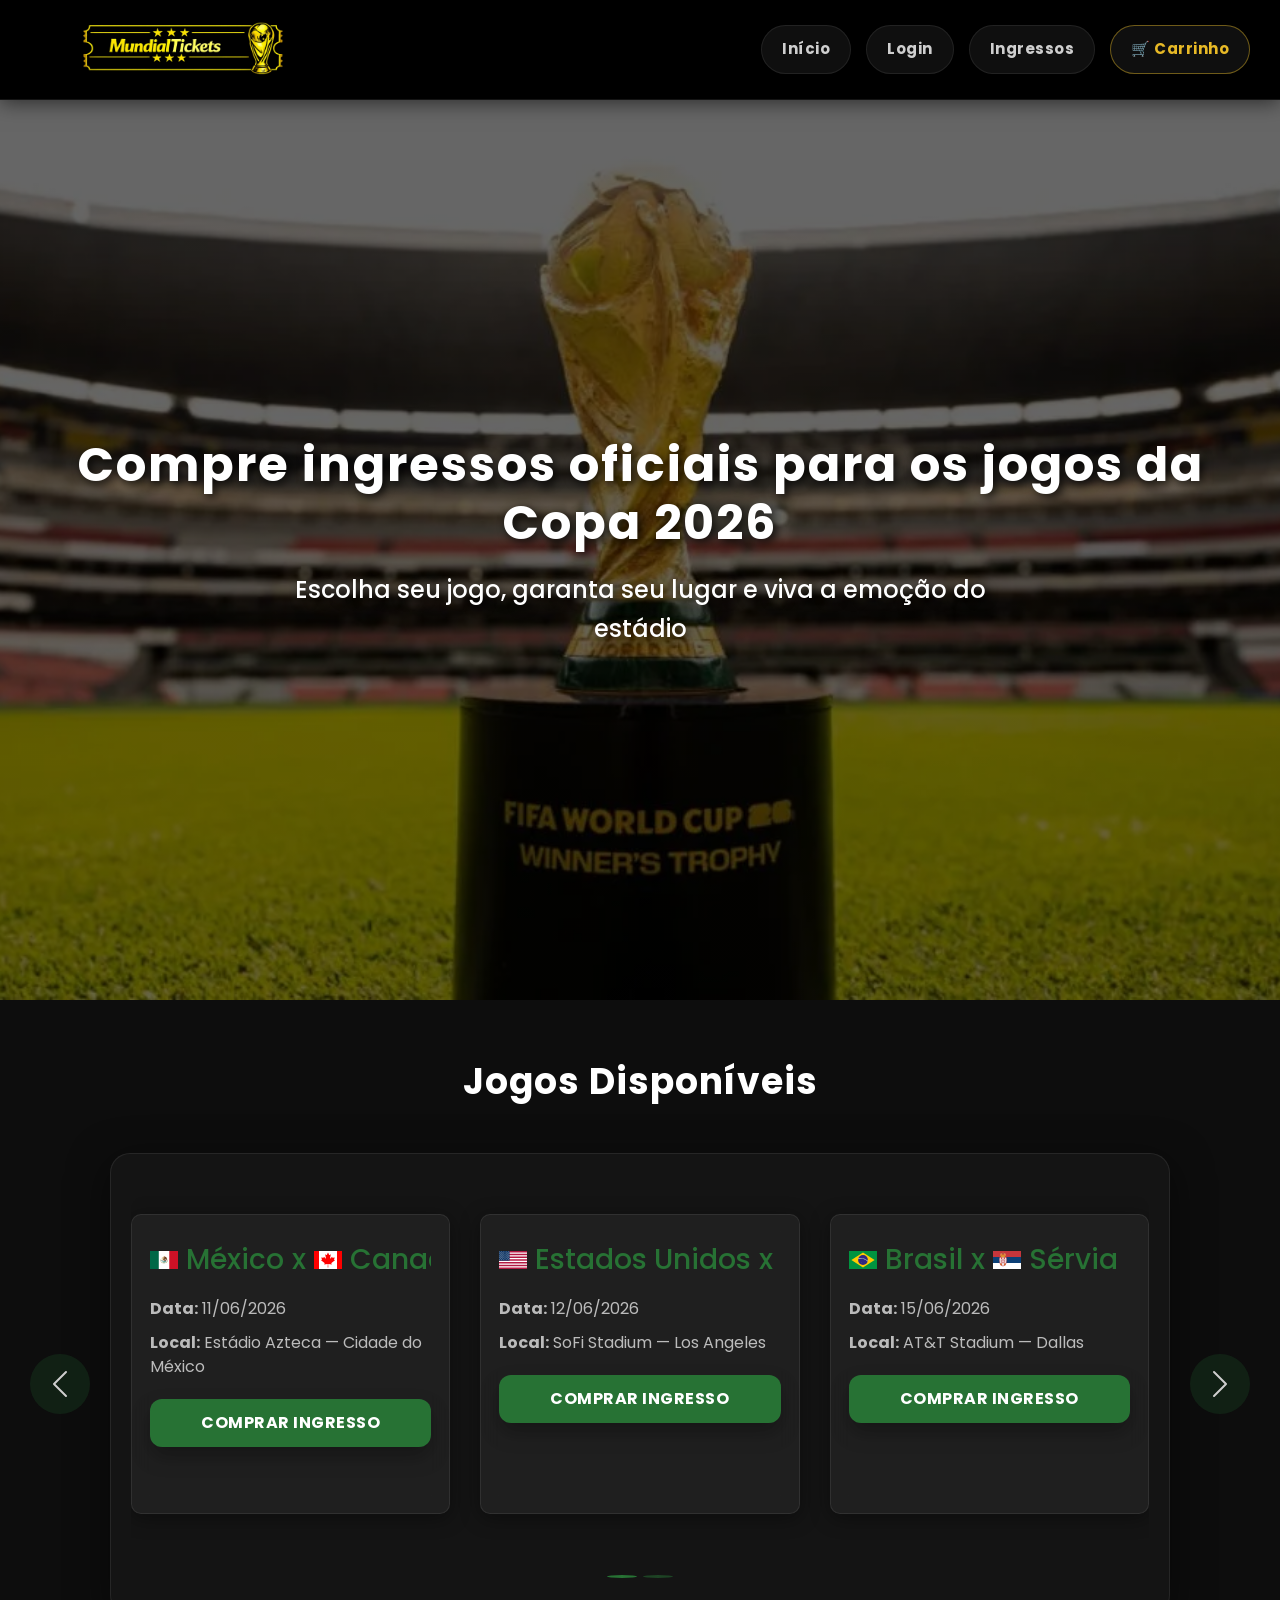
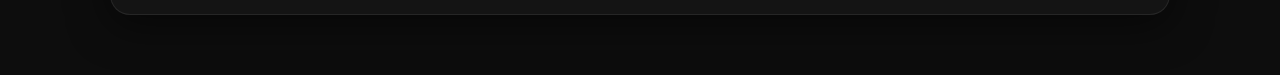
==== commit 840ac33a: "Alterações finais grandes Página de INGRESSOS.html e INGRESSOS.css adicionadas. Carousel atualizado " ====
--- a/index.html
+++ b/index.html
@@ -8,6 +8,9 @@
     <!-- Importo o Bootstrap para usar o carousel e outros componentes prontos -->
     <link href="https://cdn.jsdelivr.net/npm/bootstrap@5.3.0/dist/css/bootstrap.min.css" rel="stylesheet">
 
+    <!-- Fonte Poppins — padronizada com as páginas de login e cadastro -->
+    <link href="https://fonts.googleapis.com/css2?family=Poppins:wght@300;400;600;800&display=swap" rel="stylesheet">
+
     <!-- Importo o meu ficheiro CSS com todos os estilos personalizados -->
     <link rel="stylesheet" href="index.css">
 </head>
@@ -17,11 +20,12 @@
      Do lado esquerdo fica o logótipo e do lado direito
      os links de navegação para as outras páginas. -->
 <header>
-    <img src="flags/logo 3 - Editado.png" alt="Mundial Tickets" class="logo">
+    <a href="index.html"><img src="flags/logo 3 - Editado.png" alt="Mundial Tickets" class="logo"></a>
     <nav>
         <a href="index.html">Início</a>
-        <a href="login.html">Login</a>
-        <a href="cadastro.html">Cadastro</a>
+        <a href="LOGIN.html">Login</a>
+        <a href="INGRESSOS.html">Ingressos</a>
+        <a href="#" class="nav-cart">🛒 Carrinho</a>
     </nav>
 </header>
 
@@ -38,6 +42,8 @@
      Dividi os 6 jogos em 2 slides de 3 jogos cada. -->
 <section class="jogos-container">
     <h2>Jogos Disponíveis</h2>
+
+    <div class="carousel-area">
 
     <!-- Carousel do Bootstrap — o data-bs-ride faz avançar automaticamente -->
     <div id="carouselJogos" class="carousel slide carousel-dark" data-bs-ride="carousel">
@@ -62,7 +68,7 @@
                         <h3><span class="team-home">México</span> x <span class="team-away">Canadá</span></h3>
                         <p><strong>Data:</strong> 11/06/2026</p>
                         <p><strong>Local:</strong> Estádio Azteca — Cidade do México</p>
-                        <a class="btn btn-primary" href="pagamento.html">Comprar Ingresso</a>
+                        <a class="btn btn-primary" href="LOGIN.html">Comprar Ingresso</a>
                     </div>
 
                     <!-- Card do jogo Estados Unidos vs Uruguai -->
@@ -70,7 +76,7 @@
                         <h3><span class="team-home">Estados Unidos</span> x <span class="team-away">Uruguai</span></h3>
                         <p><strong>Data:</strong> 12/06/2026</p>
                         <p><strong>Local:</strong> SoFi Stadium — Los Angeles</p>
-                        <a class="btn btn-primary" href="pagamento.html">Comprar Ingresso</a>
+                        <a class="btn btn-primary" href="LOGIN.html">Comprar Ingresso</a>
                     </div>
 
                     <!-- Card do jogo Brasil vs Sérvia -->
@@ -78,7 +84,7 @@
                         <h3><span class="team-home">Brasil</span> x <span class="team-away">Sérvia</span></h3>
                         <p><strong>Data:</strong> 15/06/2026</p>
                         <p><strong>Local:</strong> AT&T Stadium — Dallas</p>
-                        <a class="btn btn-primary" href="pagamento.html">Comprar Ingresso</a>
+                        <a class="btn btn-primary" href="LOGIN.html">Comprar Ingresso</a>
                     </div>
 
                 </div>
@@ -93,7 +99,7 @@
                         <h3><span class="team-home">Argentina</span> x <span class="team-away">Dinamarca</span></h3>
                         <p><strong>Data:</strong> 16/06/2026</p>
                         <p><strong>Local:</strong> Mercedes-Benz Stadium — Atlanta</p>
-                        <a class="btn btn-primary" href="pagamento.html">Comprar Ingresso</a>
+                        <a class="btn btn-primary" href="LOGIN.html">Comprar Ingresso</a>
                     </div>
 
                     <!-- Card do jogo França vs Chile -->
@@ -101,7 +107,7 @@
                         <h3><span class="team-home">França</span> x <span class="team-away">Chile</span></h3>
                         <p><strong>Data:</strong> 17/06/2026</p>
                         <p><strong>Local:</strong> BC Place — Vancouver</p>
-                        <a class="btn btn-primary" href="pagamento.html">Comprar Ingresso</a>
+                        <a class="btn btn-primary" href="LOGIN.html">Comprar Ingresso</a>
                     </div>
 
                     <!-- Card do jogo Alemanha vs Japão -->
@@ -109,7 +115,7 @@
                         <h3><span class="team-home">Alemanha</span> x <span class="team-away">Japão</span></h3>
                         <p><strong>Data:</strong> 18/06/2026</p>
                         <p><strong>Local:</strong> MetLife Stadium — Nova Jersey</p>
-                        <a class="btn btn-primary" href="pagamento.html">Comprar Ingresso</a>
+                        <a class="btn btn-primary" href="LOGIN.html">Comprar Ingresso</a>
                     </div>
 
                 </div>
@@ -117,21 +123,23 @@
 
         </div>
 
-        <!-- Setas para navegar manualmente entre os slides -->
-        <button class="carousel-control-prev" type="button" data-bs-target="#carouselJogos" data-bs-slide="prev">
-            <span class="carousel-control-prev-icon" aria-hidden="true"></span>
-            <span class="visually-hidden">Anterior</span>
-        </button>
-        <button class="carousel-control-next" type="button" data-bs-target="#carouselJogos" data-bs-slide="next">
-            <span class="carousel-control-next-icon" aria-hidden="true"></span>
-            <span class="visually-hidden">Próximo</span>
-        </button>
+    </div>
+
+    <!-- Setas para fora do carousel, mas dentro do wrapper posicionado -->
+    <button class="carousel-control-prev" type="button" data-bs-target="#carouselJogos" data-bs-slide="prev">
+        <span class="carousel-control-prev-icon" aria-hidden="true"></span>
+        <span class="visually-hidden">Anterior</span>
+    </button>
+    <button class="carousel-control-next" type="button" data-bs-target="#carouselJogos" data-bs-slide="next">
+        <span class="carousel-control-next-icon" aria-hidden="true"></span>
+        <span class="visually-hidden">Próximo</span>
+    </button>
 
     </div>
 
 </section>
 
-<!-- Bootstrap JS — necessário para o carousel funcionar corretamente -->
+<!-- Bootstrap em JS — necessário para o carousel funcionar corretamente (Unico JS do arquivo)-->
 <script src="https://cdn.jsdelivr.net/npm/bootstrap@5.3.0/dist/js/bootstrap.bundle.min.js"></script>
 </body>
 </html>
--- a/index.css
+++ b/index.css
@@ -6,15 +6,15 @@
     margin: 0;
     padding: 0;
     box-sizing: border-box;
-    font-family: Arial, sans-serif;
+    font-family: 'Poppins', sans-serif;
 }
 
 /* Criei variáveis de cor no :root para não ter de repetir
    os mesmos códigos de cor em todo o ficheiro.
    Assim se quiser mudar uma cor, mudo apenas aqui. */
 :root {
-    --verde: #2ecc71;           /* cor principal dos botões */
-    --verde-hover: #27ae60;     /* versão mais escura para o efeito hover */
+    --verde: #277234;           /* cor principal dos botões — verde campo */
+    --verde-hover: #329643;     /* versão mais clara para o efeito hover */
     --amarelo: #FFCC29;         /* usado no título do header */
     --azul: #0033A0;            /* reservado para uso futuro */
     --fundo: #0d0d0d;           /* fundo geral da página, quase preto */
@@ -23,17 +23,17 @@
 }
 
 /* O body recebe o fundo escuro e o texto branco como base,
-   para que todo o conteúdo já herde essas cores por defeito. */
+   para que todo o conteúdo já herde essas cores. */
 body {
     background: var(--fundo);
     color: white;
 }
 
-/* O header fica fixo no topo (sticky) para acompanhar o scroll.
+/* O header fica fixo no topo para acompanhar o scroll.
    Usei backdrop-filter para criar um efeito de vidro fosco,
    como se o conteúdo atrás ficasse desfocado. */
 header {
-    background: rgba(0, 0, 0, 0.75);
+    background: #000;
     backdrop-filter: blur(12px);
     padding: 20px 30px;
     color: white;
@@ -65,8 +65,8 @@
     position: relative;
 }
 
-/* O logótipo fica posicionado do lado esquerdo do header.
-   Usei position absolute + translateY para o centrar verticalmente. */
+/* O logotipo fica posicionado do lado esquerdo do header.
+   Usei position absolute + translateY para centrar verticalmente. */
 header .logo {
     height: 200px;
     cursor: pointer;
@@ -77,7 +77,7 @@
     transform: translateY(-50%);
 }
 
-/* Pequeno zoom no logótipo ao passar o rato por cima. */
+/* Pequeno zoom no logotipo ao passar o mouse por cima. */
 header .logo:hover {
     transform: translateY(-50%) scale(1.05);
 }
@@ -131,15 +131,33 @@
     border: 1px solid var(--borda);
     font-size: 15px;
     letter-spacing: 0.5px;
-}
-
-/* Ao passar o rato, o link fica verde e sobe um pouco,
-   dando a sensação de que está a "flutuar". */
+    margin: 0;
+}
+
+/* O botão do carrinho usa a cor amarela do logo para se destacar
+   dos outros links de navegação, mas ainda sem funcionalidade. */
+nav a.nav-cart {
+    border-color: rgba(255, 204, 41, 0.4);
+    color: rgba(255, 204, 41, 0.9);
+}
+
+/* Ao passar o mouse sobre o carrinho, o amarelo fica mais intenso
+   e o botão sobe, igual ao comportamento dos outros links. */
+nav a.nav-cart:hover {
+    background: rgba(255, 204, 41, 0.15);
+    border-color: #FFCC29;
+    color: #FFCC29;
+    transform: translateY(-3px);
+    box-shadow: 0 8px 15px rgba(255, 204, 41, 0.2);
+}
+
+/* Ao passar o mouse, o link fica verde e sobe um pouco,
+   dando a sensação que está "flutuando". */
 nav a:hover {
     background: var(--verde);
     color: white;
     transform: translateY(-3px);
-    box-shadow: 0 8px 15px rgba(46, 204, 113, 0.35);
+    box-shadow: 0 8px 15px rgba(39, 114, 52, 0.35);
     border-color: var(--verde);
 }
 
@@ -159,7 +177,7 @@
     padding: 40px 20px;
 }
 
-/* Título grande do banner com muito espaçamento entre letras. */
+/* Título grande do banner. */
 .banner h2 {
     font-size: 48px;
     margin-bottom: 20px;
@@ -168,7 +186,7 @@
 }
 
 /* Parágrafo do banner com largura limitada para não ficar
-   demasiado espalhado em ecrãs grandes. */
+   muito espalhado em ecrãs grandes. */
 .banner p {
     font-size: 24px;
     max-width: 700px;
@@ -183,6 +201,17 @@
     display: flex;
     flex-direction: column;
     align-items: center;
+}
+
+/* Este wrapper envolve o carousel e as setas de navegação.
+   O padding lateral de 80px cria espaço para as setas ficarem
+   visíveis fora do #carouselJogos, que tem overflow: hidden
+   para evitar que os slides estiquem a página durante a animação. */
+.carousel-area {
+    position: relative;
+    width: 100%;
+    max-width: 1700px;
+    padding: 0 80px;
 }
 
 /* Título "Jogos Disponíveis" centrado e em branco. */
@@ -198,7 +227,7 @@
 
 /* O grid organiza os cards em 3 colunas iguais.
    Usei 1fr para que as colunas se ajustem automaticamente
-   ao espaço disponível, sem cortar nenhum card. */
+   ao espaço disponível, para não cortar nenhum card. */
 .jogos-grid {
     display: grid;
     grid-template-columns: repeat(3, 1fr);
@@ -208,7 +237,7 @@
 }
 
 /* Cada card representa um jogo disponível.
-   Apliquei glassmorphism: fundo transparente com blur,
+   Apliquei glassmorphism: fundo transparente com blur
    para encaixar no tema escuro da página. */
 .card {
     background: var(--painel);
@@ -244,14 +273,14 @@
     overflow: hidden;
 }
 
-/* Os parágrafos de data e local ficam ligeiramente transparentes
+/* Os parágrafos de data e local ligeiramente transparentes
    para criar hierarquia visual em relação ao título. */
 .card p {
     margin: 0;
     color: rgba(255, 255, 255, 0.7);
 }
 
-/* Os nomes das equipas ficam em linha com a bandeira. */
+/* Os nomes das equipes ficam em linha com a bandeira. */
 .card h3 .team-home,
 .card h3 .team-away {
     display: inline-flex;
@@ -261,7 +290,7 @@
 }
 
 /* Usei o pseudo-elemento ::before para mostrar a bandeira
-   de cada país antes do nome da equipa. A imagem em si
+   de cada país antes do nome da equipe. A imagem em si
    é definida abaixo por classe de jogo. */
 .card h3 .team-home::before,
 .card h3 .team-away::before {
@@ -274,7 +303,7 @@
     background-repeat: no-repeat;
 }
 
-/* Aqui defino a bandeira de cada equipa em cada jogo.
+/* Aqui defini a bandeira de cada equipe em cada jogo.
    Cada jogo tem uma classe própria no HTML (ex: .mexico-canada)
    que serve para saber que bandeiras mostrar. */
 
@@ -321,7 +350,7 @@
 }
 
 /* O carousel do Bootstrap foi personalizado com um fundo
-   escuro e bordas subtis para combinar com o resto da página. */
+   escuro e bordas subtis para combinar com o resto do projeto. */
 #carouselJogos {
     background: rgba(255, 255, 255, 0.03);
     border: 1px solid var(--borda);
@@ -330,6 +359,7 @@
     box-shadow: 0 10px 40px rgba(0,0,0,0.5);
     max-width: 1560px;
     margin: 0 auto;
+    overflow: hidden;
 }
 
 /* Área interna do carousel com altura mínima para não colapsar. */
@@ -351,38 +381,41 @@
     height: 60px;
     top: 50%;
     transform: translateY(-50%);
-    background: rgba(46, 204, 113, 0.25);
+    background: rgba(39, 114, 52, 0.25);
     border-radius: 50%;
     opacity: 0.8;
     transition: all 0.3s ease;
 }
 
-/* A seta esquerda fica ligeiramente fora do carousel. */
+/* As setas ficam nas bordas do .carousel-area (fora do #carouselJogos)
+   para não serem cortadas pelo overflow: hidden do carousel. */
 .carousel-control-prev {
-    left: -65px;
-}
-
-/* A seta direita fica ligeiramente fora do carousel. */
+    left: 0;
+}
+
 .carousel-control-next {
-    right: -65px;
-}
-
-/* Ao passar o rato nas setas, ficam mais visiveis com brilho verde. */
+    right: 0;
+}
+
+/* Ao passar o mouse nas setas, ficam mais visiveis e com um brilho verde. */
 .carousel-control-prev:hover,
 .carousel-control-next:hover {
-    background: rgba(46, 204, 113, 0.75);
+    background: rgba(39, 114, 52, 0.75);
     opacity: 1;
-    box-shadow: 0 5px 20px rgba(46, 204, 113, 0.4);
-}
-
-/* Os indicadores (pontos de navegação) ficam abaixo do carousel. */
+    box-shadow: 0 5px 20px rgba(39, 114, 52, 0.4);
+}
+
+/* Os indicadores (pontos de navegação) ficam na parte inferior do carousel.
+   Não pode ser negativo porque o overflow: hidden do #carouselJogos cortaria os pontos. */
 .carousel-indicators {
-    bottom: -50px;
-}
-
-/* Cada ponto indicador é um círculo verde pequeno. */
+    bottom: 10px;
+}
+
+/* Cada ponto indicador é um círculo verde pequeno.
+   O !important é necessário para sobrescrever a classe carousel-dark do Bootstrap, para ficar verde, 
+   que por padrão força a cor preta nos indicadores. */
 .carousel-indicators button {
-    background-color: var(--verde);
+    background-color: var(--verde) !important;
     border-radius: 50%;
     width: 12px;
     height: 12px;
@@ -394,28 +427,35 @@
 .btn {
     padding: 12px 20px;
     border: none;
-    border-radius: 6px;
+    border-radius: 12px;
     cursor: pointer;
     font-size: 16px;
+    font-weight: 700;
+    text-transform: uppercase;
+    letter-spacing: 0.5px;
     margin-top: 10px;
-}
-
-/* O botão primário fica verde, igual ao estilo da página de pagamento. */
+    transition: 0.4s;
+    box-shadow: 0 10px 20px rgba(0, 0, 0, 0.3);
+}
+
+/* O botão primário fica verde — idêntico ao padrão das páginas de login/cadastro. */
 .btn-primary {
     background: var(--verde);
     color: white;
     border: none;
 }
 
-/* Ao passar o rato, o botão fica verde mais escuro. */
+/* Ao passar o mouse, o botão sobe e ganha brilho verde. */
 .btn-primary:hover {
     background: var(--verde-hover);
     color: white;
+    transform: translateY(-3px);
+    box-shadow: 0 15px 25px rgba(39, 114, 52, 0.3);
 }
 
 /* ============================================================
    A partir daqui aplico adaptações de layout para que o site
-   funcione bem em diferentes tamanhos de ecrã.
+   funcione bem em diferentes tamanhos de ecrã (responsividade).
    ============================================================ */
 
 /* Em tablets (até 1024px), o grid passa para 2 colunas
@@ -467,7 +507,7 @@
     }
 }
 
-/* Em telemóveis (até 768px), o grid passa para 1 coluna
+/* Em telefones celulares (até 768px), o grid passa para 1 coluna
    e os elementos ficam mais compactos. */
 @media (max-width: 768px) {
     .jogos-grid {
@@ -538,7 +578,7 @@
         margin: 0;
     }
 
-    /* Bandeiras reduzidas para caber melhor em ecrãs pequenos. */
+    /* Reduzir badeiras para caber melhor em ecrãs pequenos. */
     .card h3 .team-home::before,
     .card h3 .team-away::before {
         width: 20px;
@@ -551,7 +591,7 @@
         line-height: 1.3;
     }
 
-    /* Em telemóvel, o botão ocupa toda a largura do card. */
+    /* Em telefones celulares, o botão ocupa toda a largura do card. */
     .btn {
         width: 100%;
         padding: 10px 15px;
@@ -573,7 +613,7 @@
         min-height: auto;
     }
 
-    /* As setas do carousel ficam dentro dos limites em telemóvel. */
+    /* As setas do carousel ficam dentro dos limites em telefones celulares. */
     .carousel-control-prev,
     .carousel-control-next {
         width: 40px;
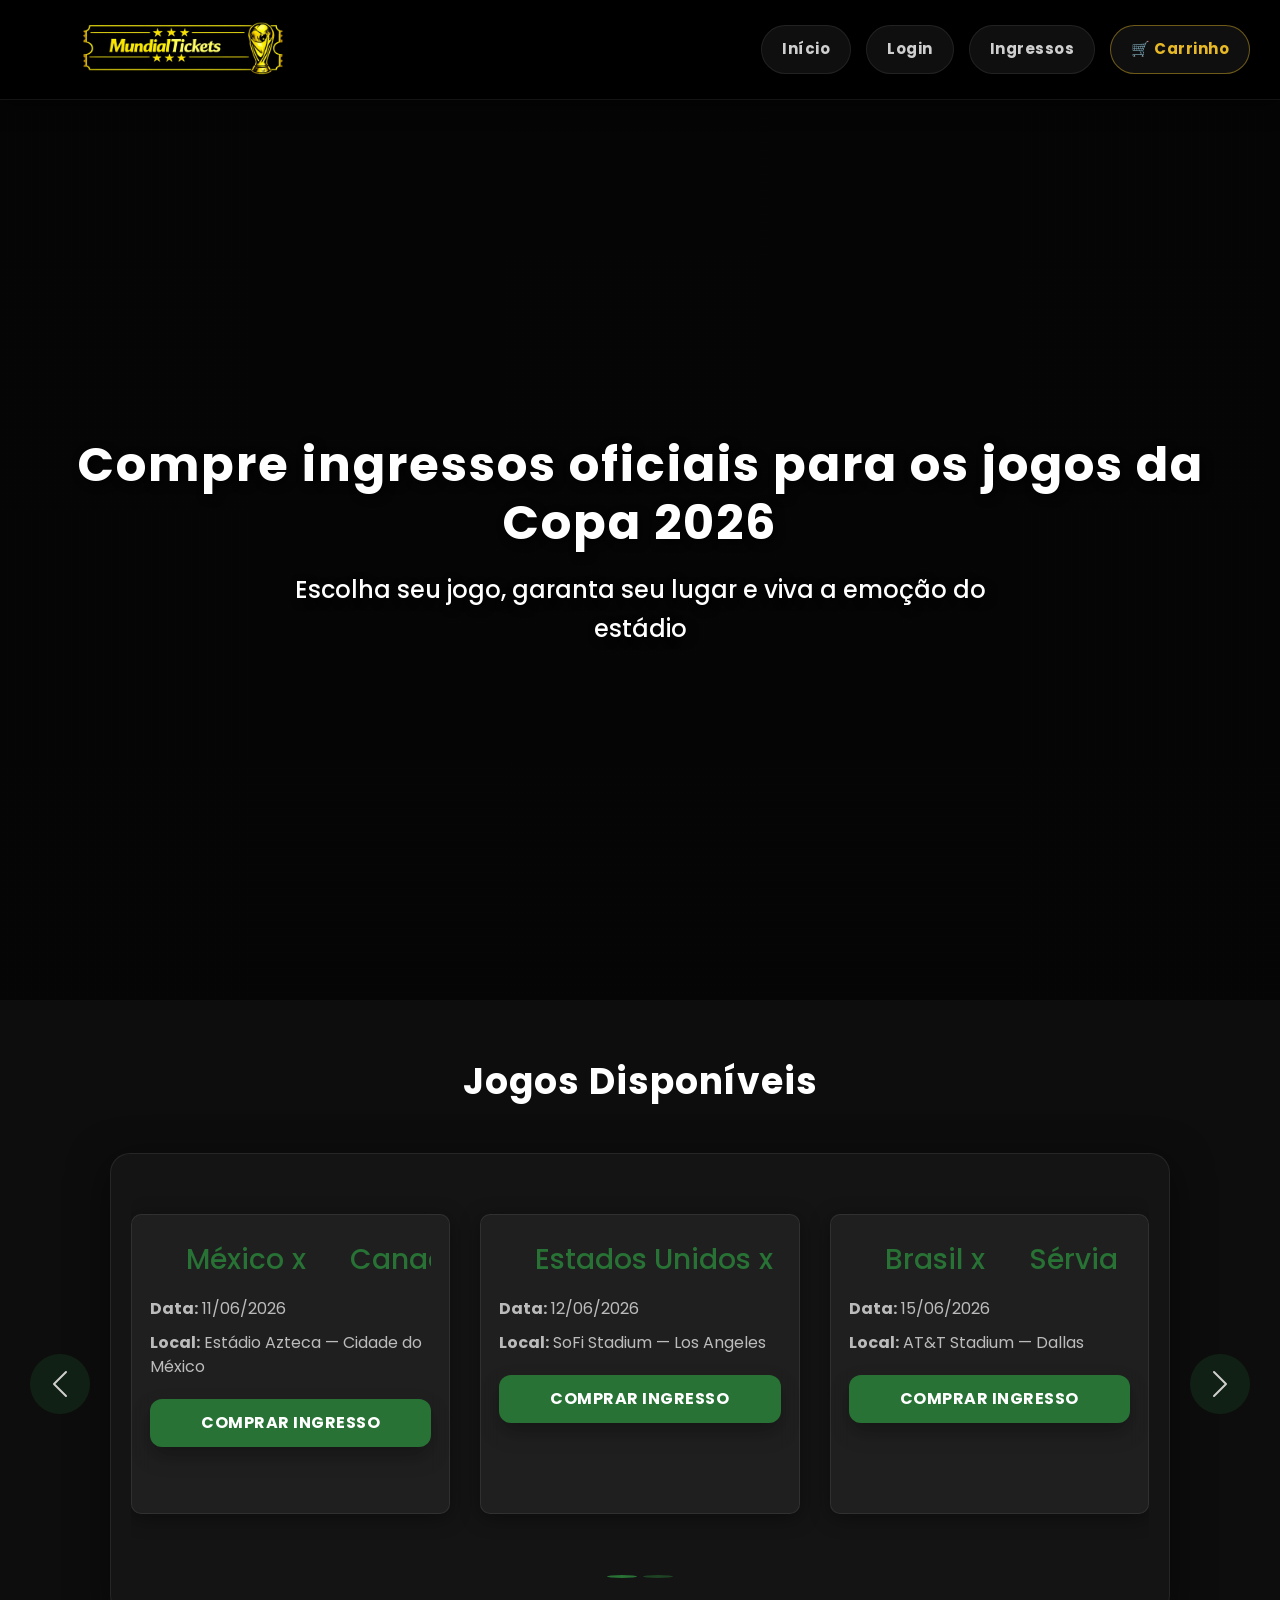
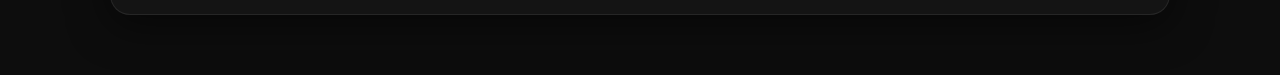
==== commit 2d607e6c: "Pasta de css e classes c# Adicionei uma pasta com as classes de c# ao projeto e criei uma pasta de c" ====
--- a/index.html
+++ b/index.html
@@ -12,7 +12,7 @@
     <link href="https://fonts.googleapis.com/css2?family=Poppins:wght@300;400;600;800&display=swap" rel="stylesheet">
 
     <!-- Importo o meu ficheiro CSS com todos os estilos personalizados -->
-    <link rel="stylesheet" href="index.css">
+    <link rel="stylesheet" href="css/index.css">
 </head>
 <body>
 
--- a/css/index.css
+++ b/css/index.css
@@ -0,0 +1,773 @@
+/* Aqui faço um reset geral para que todos os elementos comecem
+   sem margens nem espaçamentos vindos por defeito do navegador.
+   O box-sizing garante que o padding não "estica" os elementos,
+   e defino a fonte Arial para todo o site de uma vez só. */
+* {
+    margin: 0;
+    padding: 0;
+    box-sizing: border-box;
+    font-family: 'Poppins', sans-serif;
+}
+
+/* Criei variáveis de cor no :root para não ter de repetir
+   os mesmos códigos de cor em todo o ficheiro.
+   Assim se quiser mudar uma cor, mudo apenas aqui. */
+:root {
+    --verde: #277234;           /* cor principal dos botões — verde campo */
+    --verde-hover: #329643;     /* versão mais clara para o efeito hover */
+    --amarelo: #FFCC29;         /* usado no título do header */
+    --azul: #0033A0;            /* reservado para uso futuro */
+    --fundo: #0d0d0d;           /* fundo geral da página, quase preto */
+    --painel: rgba(255, 255, 255, 0.05);  /* fundo dos cards, muito transparente */
+    --borda: rgba(255, 255, 255, 0.08);   /* bordas subtis em elementos escuros */
+}
+
+/* O body recebe o fundo escuro e o texto branco como base,
+   para que todo o conteúdo já herde essas cores. */
+body {
+    background: var(--fundo);
+    color: white;
+}
+
+/* O header fica fixo no topo para acompanhar o scroll.
+   Usei backdrop-filter para criar um efeito de vidro fosco,
+   como se o conteúdo atrás ficasse desfocado. */
+header {
+    background: #000;
+    backdrop-filter: blur(12px);
+    padding: 20px 30px;
+    color: white;
+    display: flex;
+    justify-content: flex-end;     /* empurra a nav para a direita */
+    align-items: center;
+    box-shadow: 0 2px 20px rgba(0,0,0,0.6);
+    border-bottom: 1px solid var(--borda);
+    position: sticky;
+    top: 0;
+    z-index: 100;                  /* fica sempre por cima dos outros elementos */
+    height: 100px;
+}
+
+/* O título h1 usa um gradiente aplicado diretamente no texto,
+   com um efeito de brilho amarelo dourado. */
+header h1 {
+    font-size: 32px;
+    font-weight: 900;
+    letter-spacing: 3px;
+    transition: all 0.4s cubic-bezier(0.34, 1.56, 0.64, 1);
+    background: linear-gradient(135deg, var(--amarelo) 0%, #FFD700 50%, var(--amarelo) 100%);
+    -webkit-background-clip: text;
+    -webkit-text-fill-color: transparent;
+    background-clip: text;
+    filter: drop-shadow(0 4px 8px rgba(255, 204, 41, 0.4));
+    text-transform: uppercase;
+    cursor: pointer;
+    position: relative;
+}
+
+/* O logotipo fica posicionado do lado esquerdo do header.
+   Usei position absolute + translateY para centrar verticalmente. */
+header .logo {
+    height: 200px;
+    cursor: pointer;
+    transition: transform 0.3s ease;
+    position: absolute;
+    left: 30px;
+    top: 50%;
+    transform: translateY(-50%);
+}
+
+/* Pequeno zoom no logotipo ao passar o mouse por cima. */
+header .logo:hover {
+    transform: translateY(-50%) scale(1.05);
+}
+
+/* Este pseudo-elemento é invisível por defeito.
+   Serve para criar o efeito de brilho que aparece
+   ao fazer hover no título h1. */
+header h1::before {
+    content: '';
+    position: absolute;
+    top: -10px;
+    left: -10px;
+    right: -10px;
+    bottom: -10px;
+    background: linear-gradient(135deg, var(--amarelo), #FFD700);
+    border-radius: 50%;
+    z-index: -1;
+    opacity: 0;
+    transition: opacity 0.4s ease;
+    filter: blur(15px);
+}
+
+/* Ao fazer hover no h1, ele cresce ligeiramente e roda um pouco,
+   dando um efeito 3D. */
+header h1:hover {
+    transform: scale(1.1) rotateY(5deg);
+    filter: drop-shadow(0 8px 16px rgba(255, 204, 41, 0.8));
+}
+
+/* Aqui torno o brilho visível quando o h1 está em hover. */
+header h1:hover::before {
+    opacity: 0.3;
+}
+
+/* A navegação é organizada em linha com um espaçamento entre os links. */
+nav {
+    display: flex;
+    gap: 15px;
+}
+
+/* Cada link do menu tem um fundo levemente transparente
+   com bordas arredondadas, parecendo uma pílula. */
+nav a {
+    color: rgba(255, 255, 255, 0.8);
+    text-decoration: none;
+    font-weight: bold;
+    padding: 12px 20px;
+    border-radius: 25px;
+    background: rgba(255, 255, 255, 0.06);
+    transition: all 0.3s ease;
+    border: 1px solid var(--borda);
+    font-size: 15px;
+    letter-spacing: 0.5px;
+    margin: 0;
+}
+
+/* O botão do carrinho usa a cor amarela do logo para se destacar
+   dos outros links de navegação, mas ainda sem funcionalidade. */
+nav a.nav-cart {
+    border-color: rgba(255, 204, 41, 0.4);
+    color: rgba(255, 204, 41, 0.9);
+}
+
+/* Ao passar o mouse sobre o carrinho, o amarelo fica mais intenso
+   e o botão sobe, igual ao comportamento dos outros links. */
+nav a.nav-cart:hover {
+    background: rgba(255, 204, 41, 0.15);
+    border-color: #FFCC29;
+    color: #FFCC29;
+    transform: translateY(-3px);
+    box-shadow: 0 8px 15px rgba(255, 204, 41, 0.2);
+}
+
+/* Ao passar o mouse, o link fica verde e sobe um pouco,
+   dando a sensação que está "flutuando". */
+nav a:hover {
+    background: var(--verde);
+    color: white;
+    transform: translateY(-3px);
+    box-shadow: 0 8px 15px rgba(39, 114, 52, 0.35);
+    border-color: var(--verde);
+}
+
+/* O banner ocupa a altura total do ecrã (100vh).
+   Apliquei uma camada escura sobre a imagem de fundo
+   para o texto ficar legível. */
+.banner {
+    background: linear-gradient(rgba(0,0,0,0.6), rgba(0,0,0,0.6)), url('flags/imagem_trofeu_copa.webp') center/cover no-repeat;
+    min-height: 100vh;
+    display: flex;
+    flex-direction: column;
+    justify-content: center;
+    align-items: center;
+    text-align: center;
+    color: white;
+    text-shadow: 3px 3px 10px rgba(0,0,0,0.8);
+    padding: 40px 20px;
+}
+
+/* Título grande do banner. */
+.banner h2 {
+    font-size: 48px;
+    margin-bottom: 20px;
+    font-weight: bold;
+    letter-spacing: 2px;
+}
+
+/* Parágrafo do banner com largura limitada para não ficar
+   muito espalhado em ecrãs grandes. */
+.banner p {
+    font-size: 24px;
+    max-width: 700px;
+    line-height: 1.6;
+    font-weight: 500;
+}
+
+/* Esta secção envolve o título e o carousel de jogos.
+   Uso flexbox para centrar tudo verticalmente. */
+.jogos-container {
+    padding: 60px 30px;
+    display: flex;
+    flex-direction: column;
+    align-items: center;
+}
+
+/* Este wrapper envolve o carousel e as setas de navegação.
+   O padding lateral de 80px cria espaço para as setas ficarem
+   visíveis fora do #carouselJogos, que tem overflow: hidden
+   para evitar que os slides estiquem a página durante a animação. */
+.carousel-area {
+    position: relative;
+    width: 100%;
+    max-width: 1700px;
+    padding: 0 80px;
+}
+
+/* Título "Jogos Disponíveis" centrado e em branco. */
+.jogos-container h2 {
+    margin-bottom: 50px;
+    color: white;
+    font-size: 36px;
+    font-weight: bold;
+    letter-spacing: 1px;
+    width: 100%;
+    text-align: center;
+}
+
+/* O grid organiza os cards em 3 colunas iguais.
+   Usei 1fr para que as colunas se ajustem automaticamente
+   ao espaço disponível, para não cortar nenhum card. */
+.jogos-grid {
+    display: grid;
+    grid-template-columns: repeat(3, 1fr);
+    gap: 30px;
+    width: 100%;
+    max-width: 1500px;
+}
+
+/* Cada card representa um jogo disponível.
+   Apliquei glassmorphism: fundo transparente com blur
+   para encaixar no tema escuro da página. */
+.card {
+    background: var(--painel);
+    backdrop-filter: blur(10px);
+    border: 1px solid var(--borda);
+    padding: 18px;
+    border-radius: 10px;
+    margin-bottom: 25px;
+    box-shadow: 0 4px 20px rgba(0,0,0,0.4);
+    display: flex;
+    flex-direction: column;
+    gap: 10px;
+    min-height: 300px;
+    height: auto;
+    color: white;
+}
+
+/* Imagem do card ocupa toda a largura disponível. */
+.card img {
+    width: 100%;
+    border-radius: 10px;
+}
+
+/* Título do card com os nomes dos dois países a verde. */
+.card h3 {
+    margin: 10px 0;
+    color: var(--verde);
+    display: flex;
+    flex-wrap: nowrap;
+    align-items: center;
+    gap: 8px;
+    white-space: nowrap;
+    overflow: hidden;
+}
+
+/* Os parágrafos de data e local ligeiramente transparentes
+   para criar hierarquia visual em relação ao título. */
+.card p {
+    margin: 0;
+    color: rgba(255, 255, 255, 0.7);
+}
+
+/* Os nomes das equipes ficam em linha com a bandeira. */
+.card h3 .team-home,
+.card h3 .team-away {
+    display: inline-flex;
+    align-items: center;
+    gap: 8px;
+    white-space: nowrap;
+}
+
+/* Usei o pseudo-elemento ::before para mostrar a bandeira
+   de cada país antes do nome da equipe. A imagem em si
+   é definida abaixo por classe de jogo. */
+.card h3 .team-home::before,
+.card h3 .team-away::before {
+    content: "";
+    display: inline-block;
+    width: 28px;
+    height: 18px;
+    background-size: cover;
+    background-position: center;
+    background-repeat: no-repeat;
+}
+
+/* Aqui defini a bandeira de cada equipe em cada jogo.
+   Cada jogo tem uma classe própria no HTML (ex: .mexico-canada)
+   que serve para saber que bandeiras mostrar. */
+
+.mexico-canada .team-home::before {
+    background-image: url('flags/mexico.svg');
+}
+.mexico-canada .team-away::before {
+    background-image: url('flags/canada.svg');
+}
+
+.eua-uruguai .team-home::before {
+    background-image: url('flags/usa.svg');
+}
+.eua-uruguai .team-away::before {
+    background-image: url('flags/uruguay.svg');
+}
+
+.brasil-servia .team-home::before {
+    background-image: url('flags/brazil.svg');
+}
+.brasil-servia .team-away::before {
+    background-image: url('flags/serbia.svg');
+}
+
+.argentina-dinamarca .team-home::before {
+    background-image: url('flags/argentina.svg');
+}
+.argentina-dinamarca .team-away::before {
+    background-image: url('flags/denmark.svg');
+}
+
+.franca-chile .team-home::before {
+    background-image: url('flags/france.svg');
+}
+.franca-chile .team-away::before {
+    background-image: url('flags/chile.svg');
+}
+
+.alemanha-japao .team-home::before {
+    background-image: url('flags/germany.svg');
+}
+.alemanha-japao .team-away::before {
+    background-image: url('flags/japan.svg');
+}
+
+/* O carousel do Bootstrap foi personalizado com um fundo
+   escuro e bordas subtis para combinar com o resto do projeto. */
+#carouselJogos {
+    background: rgba(255, 255, 255, 0.03);
+    border: 1px solid var(--borda);
+    border-radius: 20px;
+    padding: 40px 20px;
+    box-shadow: 0 10px 40px rgba(0,0,0,0.5);
+    max-width: 1560px;
+    margin: 0 auto;
+    overflow: hidden;
+}
+
+/* Área interna do carousel com altura mínima para não colapsar. */
+.carousel-inner {
+    border-radius: 15px;
+    min-height: 380px;
+}
+
+/* Cada slide tem um padding vertical para respirar. */
+.carousel-item {
+    padding: 20px 0;
+    min-height: 380px;
+}
+
+/* As setas de navegação do carousel são circulares e verdes. */
+.carousel-control-prev,
+.carousel-control-next {
+    width: 60px;
+    height: 60px;
+    top: 50%;
+    transform: translateY(-50%);
+    background: rgba(39, 114, 52, 0.25);
+    border-radius: 50%;
+    opacity: 0.8;
+    transition: all 0.3s ease;
+}
+
+/* As setas ficam nas bordas do .carousel-area (fora do #carouselJogos)
+   para não serem cortadas pelo overflow: hidden do carousel. */
+.carousel-control-prev {
+    left: 0;
+}
+
+.carousel-control-next {
+    right: 0;
+}
+
+/* Ao passar o mouse nas setas, ficam mais visiveis e com um brilho verde. */
+.carousel-control-prev:hover,
+.carousel-control-next:hover {
+    background: rgba(39, 114, 52, 0.75);
+    opacity: 1;
+    box-shadow: 0 5px 20px rgba(39, 114, 52, 0.4);
+}
+
+/* Os indicadores (pontos de navegação) ficam na parte inferior do carousel.
+   Não pode ser negativo porque o overflow: hidden do #carouselJogos cortaria os pontos. */
+.carousel-indicators {
+    bottom: 10px;
+}
+
+/* Cada ponto indicador é um círculo verde pequeno.
+   O !important é necessário para sobrescrever a classe carousel-dark do Bootstrap, para ficar verde, 
+   que por padrão força a cor preta nos indicadores. */
+.carousel-indicators button {
+    background-color: var(--verde) !important;
+    border-radius: 50%;
+    width: 12px;
+    height: 12px;
+    opacity: 0.6;
+    transition: all 0.3s ease;
+}
+
+/* Estilo base para todos os botões do site. */
+.btn {
+    padding: 12px 20px;
+    border: none;
+    border-radius: 12px;
+    cursor: pointer;
+    font-size: 16px;
+    font-weight: 700;
+    text-transform: uppercase;
+    letter-spacing: 0.5px;
+    margin-top: 10px;
+    transition: 0.4s;
+    box-shadow: 0 10px 20px rgba(0, 0, 0, 0.3);
+}
+
+/* O botão primário fica verde — idêntico ao padrão das páginas de login/cadastro. */
+.btn-primary {
+    background: var(--verde);
+    color: white;
+    border: none;
+}
+
+/* Ao passar o mouse, o botão sobe e ganha brilho verde. */
+.btn-primary:hover {
+    background: var(--verde-hover);
+    color: white;
+    transform: translateY(-3px);
+    box-shadow: 0 15px 25px rgba(39, 114, 52, 0.3);
+}
+
+/* ============================================================
+   A partir daqui aplico adaptações de layout para que o site
+   funcione bem em diferentes tamanhos de ecrã (responsividade).
+   ============================================================ */
+
+/* Em tablets (até 1024px), o grid passa para 2 colunas
+   e o texto e espaçamentos são reduzidos. */
+@media (max-width: 1024px) {
+    .jogos-grid {
+        grid-template-columns: repeat(2, 1fr);
+        gap: 20px;
+    }
+
+    header {
+        padding: 15px 20px;
+        height: auto;
+        min-height: 80px;
+    }
+
+    header .logo {
+        height: 140px;
+        left: 20px;
+    }
+
+    nav {
+        gap: 10px;
+        flex-wrap: wrap;
+        justify-content: flex-end;
+    }
+
+    nav a {
+        font-size: 13px;
+        padding: 8px 12px;
+    }
+
+    .banner h2 {
+        font-size: 36px;
+        letter-spacing: 1px;
+    }
+
+    .banner p {
+        font-size: 18px;
+    }
+
+    .jogos-container {
+        padding: 40px 20px;
+    }
+
+    .jogos-container h2 {
+        font-size: 28px;
+        margin-bottom: 30px;
+    }
+}
+
+/* Em telefones celulares (até 768px), o grid passa para 1 coluna
+   e os elementos ficam mais compactos. */
+@media (max-width: 768px) {
+    .jogos-grid {
+        grid-template-columns: 1fr;
+        gap: 15px;
+    }
+
+    header {
+        padding: 10px 15px;
+        height: auto;
+        min-height: 70px;
+        justify-content: flex-end;
+    }
+
+    header .logo {
+        height: 80px;
+        left: 15px;
+    }
+
+    nav {
+        gap: 6px;
+        flex-wrap: wrap;
+        justify-content: flex-end;
+    }
+
+    nav a {
+        font-size: 11px;
+        padding: 6px 10px;
+        border-radius: 15px;
+    }
+
+    .banner {
+        min-height: 60vh;
+        padding: 20px 15px;
+    }
+
+    .banner h2 {
+        font-size: 24px;
+        margin-bottom: 15px;
+    }
+
+    .banner p {
+        font-size: 16px;
+        max-width: 95%;
+        line-height: 1.4;
+    }
+
+    .jogos-container {
+        padding: 20px 15px;
+    }
+
+    .jogos-container h2 {
+        font-size: 20px;
+        margin-bottom: 20px;
+    }
+
+    .card {
+        padding: 15px;
+        min-height: auto;
+        margin-bottom: 15px;
+        gap: 8px;
+    }
+
+    .card h3 {
+        font-size: 16px;
+        gap: 6px;
+        flex-wrap: wrap;
+        margin: 0;
+    }
+
+    /* Reduzir badeiras para caber melhor em ecrãs pequenos. */
+    .card h3 .team-home::before,
+    .card h3 .team-away::before {
+        width: 20px;
+        height: 14px;
+    }
+
+    .card p {
+        font-size: 14px;
+        margin-bottom: 8px;
+        line-height: 1.3;
+    }
+
+    /* Em telefones celulares, o botão ocupa toda a largura do card. */
+    .btn {
+        width: 100%;
+        padding: 10px 15px;
+        font-size: 14px;
+        margin-top: auto;
+    }
+
+    #carouselJogos {
+        padding: 20px 15px;
+        max-width: 100%;
+    }
+
+    .carousel-inner {
+        min-height: auto;
+    }
+
+    .carousel-item {
+        padding: 10px 0;
+        min-height: auto;
+    }
+
+    /* As setas do carousel ficam dentro dos limites em telefones celulares. */
+    .carousel-control-prev,
+    .carousel-control-next {
+        width: 40px;
+        height: 40px;
+        top: 50%;
+        transform: translateY(-50%);
+    }
+
+    .carousel-control-prev {
+        left: 5px;
+    }
+
+    .carousel-control-next {
+        right: 5px;
+    }
+
+    .carousel-indicators {
+        bottom: -40px;
+    }
+}
+
+/* Em ecrãs muito pequenos (até 480px), reduzo ainda mais
+   todos os tamanhos para garantir que nada fica cortado. */
+@media (max-width: 480px) {
+    header {
+        padding: 8px 10px;
+        min-height: 60px;
+    }
+
+    header .logo {
+        height: 70px;
+        left: 10px;
+    }
+
+    nav {
+        gap: 4px;
+    }
+
+    nav a {
+        font-size: 10px;
+        padding: 5px 8px;
+        border-radius: 12px;
+    }
+
+    .banner {
+        min-height: 50vh;
+        padding: 15px 10px;
+    }
+
+    .banner h2 {
+        font-size: 20px;
+        margin-bottom: 12px;
+    }
+
+    .banner p {
+        font-size: 14px;
+        line-height: 1.3;
+    }
+
+    .jogos-container {
+        padding: 15px 10px;
+    }
+
+    .jogos-container h2 {
+        font-size: 18px;
+        margin-bottom: 15px;
+    }
+
+    .card {
+        padding: 12px;
+        gap: 6px;
+    }
+
+    .card h3 {
+        font-size: 14px;
+        gap: 4px;
+    }
+
+    .card h3 .team-home::before,
+    .card h3 .team-away::before {
+        width: 18px;
+        height: 12px;
+    }
+
+    .card p {
+        font-size: 12px;
+        margin-bottom: 6px;
+    }
+
+    .btn {
+        padding: 8px 12px;
+        font-size: 12px;
+    }
+
+    .carousel-control-prev,
+    .carousel-control-next {
+        width: 35px;
+        height: 35px;
+    }
+
+    .carousel-control-prev {
+        left: 5px;
+    }
+
+    .carousel-control-next {
+        right: 5px;
+    }
+}
+
+/* Em desktops grandes (a partir de 1400px), aproveito
+   o espaço extra para aumentar fontes, padding e tamanho dos cards. */
+@media (min-width: 1400px) {
+    .jogos-grid {
+        grid-template-columns: repeat(3, 1fr);
+        gap: 35px;
+    }
+
+    .jogos-container {
+        padding: 80px 40px;
+    }
+
+    .jogos-container h2 {
+        font-size: 40px;
+        margin-bottom: 60px;
+    }
+
+    .card {
+        padding: 25px;
+        min-height: 320px;
+    }
+
+    .card h3 {
+        font-size: 20px;
+        gap: 10px;
+    }
+
+    .card h3 .team-home::before,
+    .card h3 .team-away::before {
+        width: 32px;
+        height: 20px;
+    }
+
+    .card p {
+        font-size: 16px;
+        margin-bottom: 12px;
+    }
+
+    .btn {
+        padding: 15px 25px;
+        font-size: 18px;
+    }
+
+    #carouselJogos {
+        padding: 50px 30px;
+        max-width: 1600px;
+    }
+}
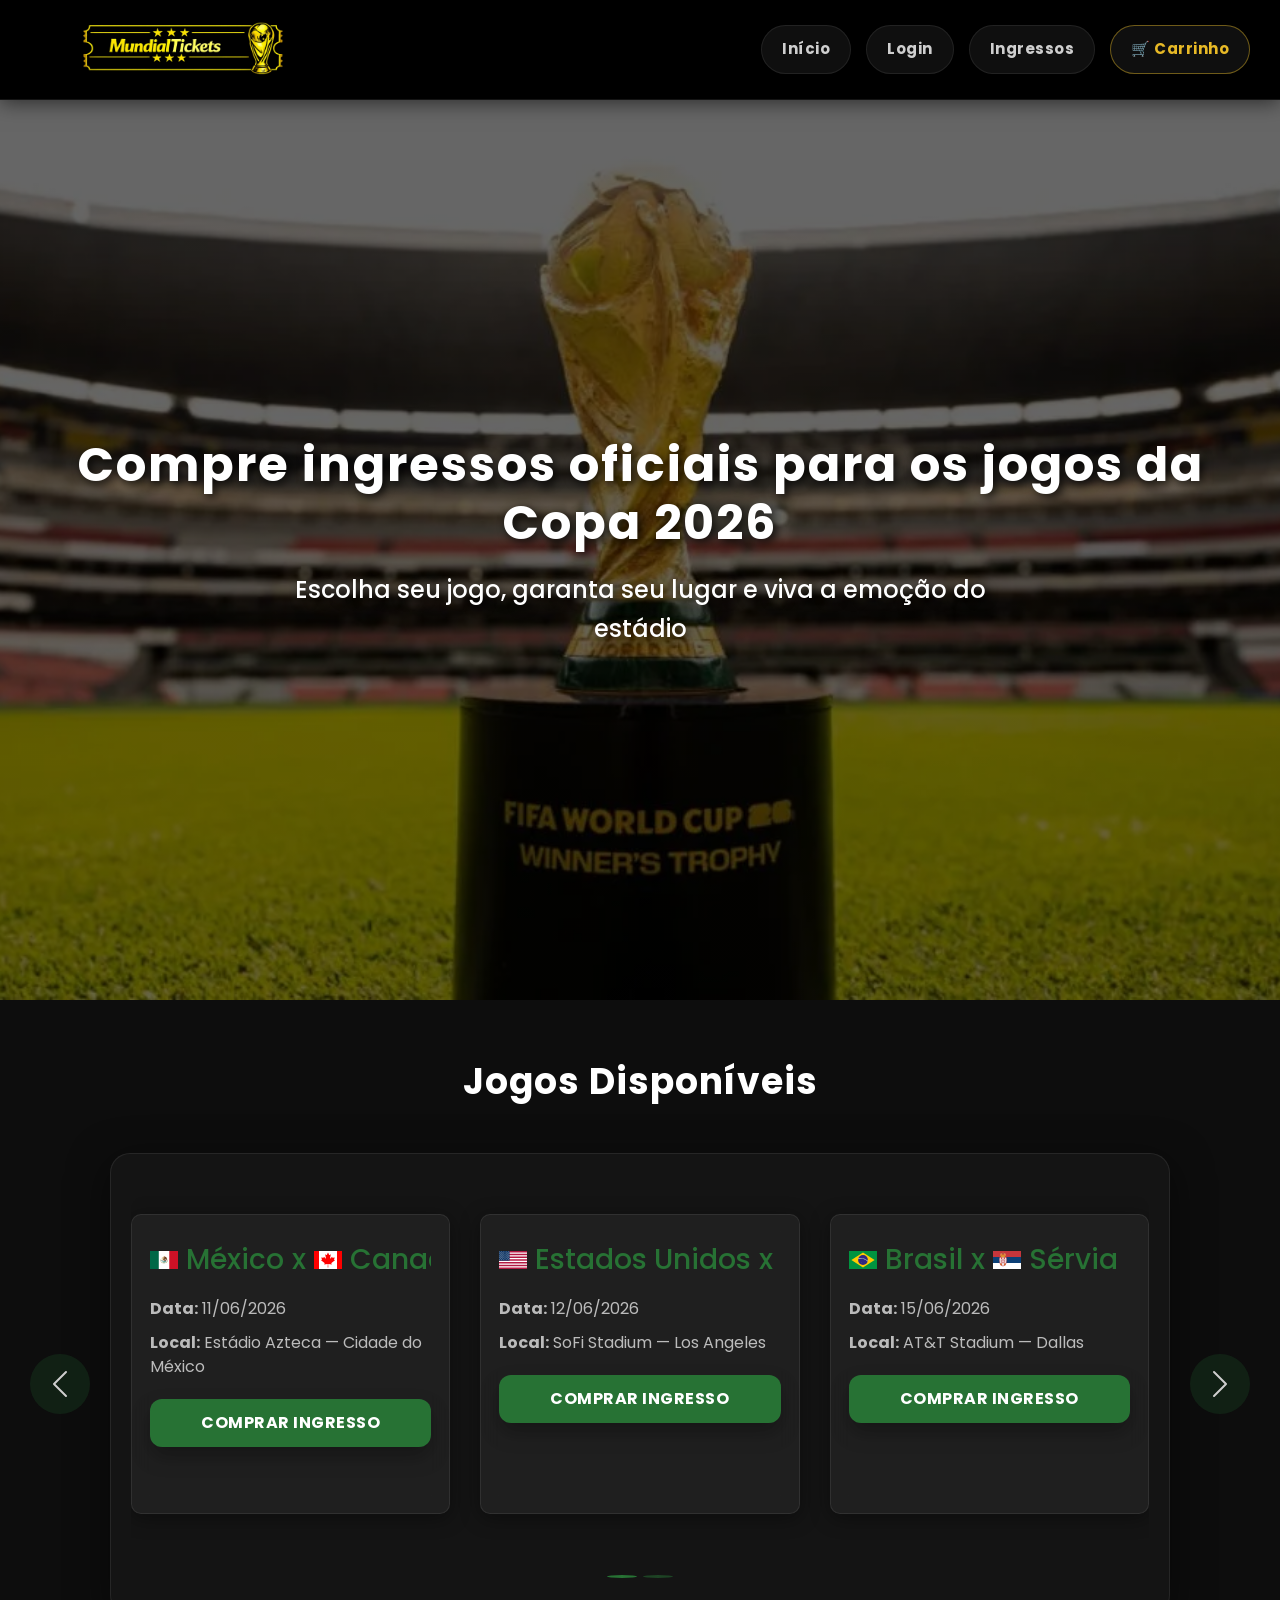
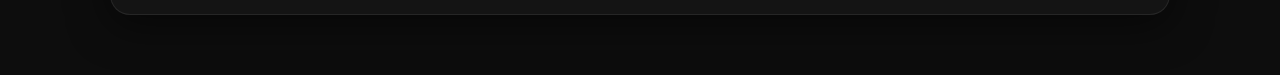
==== commit f57bc8d0: "Imagens Login e Ingressos + alteraçoes no código adiçao das imagens de fundo das paginas Login e Ing" ====
--- a/index.html
+++ b/index.html
@@ -3,7 +3,7 @@
 <head>
     <meta charset="UTF-8">
     <meta name="viewport" content="width=device-width, initial-scale=1.0">
-    <title>Brazil Tickets - Início</title>
+    <title>Mundial Tickets</title>
 
     <!-- Importo o Bootstrap para usar o carousel e outros componentes prontos -->
     <link href="https://cdn.jsdelivr.net/npm/bootstrap@5.3.0/dist/css/bootstrap.min.css" rel="stylesheet">
@@ -12,7 +12,7 @@
     <link href="https://fonts.googleapis.com/css2?family=Poppins:wght@300;400;600;800&display=swap" rel="stylesheet">
 
     <!-- Importo o meu ficheiro CSS com todos os estilos personalizados -->
-    <link rel="stylesheet" href="css/index.css">
+    <link rel="stylesheet" href="index.css">
 </head>
 <body>
 
--- a/index.css
+++ b/index.css
@@ -0,0 +1,773 @@
+/* Aqui faço um reset geral para que todos os elementos comecem
+   sem margens nem espaçamentos vindos por defeito do navegador.
+   O box-sizing garante que o padding não "estica" os elementos,
+   e defino a fonte Arial para todo o site de uma vez só. */
+* {
+    margin: 0;
+    padding: 0;
+    box-sizing: border-box;
+    font-family: 'Poppins', sans-serif;
+}
+
+/* Criei variáveis de cor no :root para não ter de repetir
+   os mesmos códigos de cor em todo o ficheiro.
+   Assim se quiser mudar uma cor, mudo apenas aqui. */
+:root {
+    --verde: #277234;           /* cor principal dos botões — verde campo */
+    --verde-hover: #329643;     /* versão mais clara para o efeito hover */
+    --amarelo: #FFCC29;         /* usado no título do header */
+    --azul: #0033A0;            /* reservado para uso futuro */
+    --fundo: #0d0d0d;           /* fundo geral da página, quase preto */
+    --painel: rgba(255, 255, 255, 0.05);  /* fundo dos cards, muito transparente */
+    --borda: rgba(255, 255, 255, 0.08);   /* bordas subtis em elementos escuros */
+}
+
+/* O body recebe o fundo escuro e o texto branco como base,
+   para que todo o conteúdo já herde essas cores. */
+body {
+    background: var(--fundo);
+    color: white;
+}
+
+/* O header fica fixo no topo para acompanhar o scroll.
+   Usei backdrop-filter para criar um efeito de vidro fosco,
+   como se o conteúdo atrás ficasse desfocado. */
+header {
+    background: #000;
+    backdrop-filter: blur(12px);
+    padding: 20px 30px;
+    color: white;
+    display: flex;
+    justify-content: flex-end;     /* empurra a nav para a direita */
+    align-items: center;
+    box-shadow: 0 2px 20px rgba(0,0,0,0.6);
+    border-bottom: 1px solid var(--borda);
+    position: sticky;
+    top: 0;
+    z-index: 100;                  /* fica sempre por cima dos outros elementos */
+    height: 100px;
+}
+
+/* O título h1 usa um gradiente aplicado diretamente no texto,
+   com um efeito de brilho amarelo dourado. */
+header h1 {
+    font-size: 32px;
+    font-weight: 900;
+    letter-spacing: 3px;
+    transition: all 0.4s cubic-bezier(0.34, 1.56, 0.64, 1);
+    background: linear-gradient(135deg, var(--amarelo) 0%, #FFD700 50%, var(--amarelo) 100%);
+    -webkit-background-clip: text;
+    -webkit-text-fill-color: transparent;
+    background-clip: text;
+    filter: drop-shadow(0 4px 8px rgba(255, 204, 41, 0.4));
+    text-transform: uppercase;
+    cursor: pointer;
+    position: relative;
+}
+
+/* O logotipo fica posicionado do lado esquerdo do header.
+   Usei position absolute + translateY para centrar verticalmente. */
+header .logo {
+    height: 200px;
+    cursor: pointer;
+    transition: transform 0.3s ease;
+    position: absolute;
+    left: 30px;
+    top: 50%;
+    transform: translateY(-50%);
+}
+
+/* Pequeno zoom no logotipo ao passar o mouse por cima. */
+header .logo:hover {
+    transform: translateY(-50%) scale(1.05);
+}
+
+/* Este pseudo-elemento é invisível por defeito.
+   Serve para criar o efeito de brilho que aparece
+   ao fazer hover no título h1. */
+header h1::before {
+    content: '';
+    position: absolute;
+    top: -10px;
+    left: -10px;
+    right: -10px;
+    bottom: -10px;
+    background: linear-gradient(135deg, var(--amarelo), #FFD700);
+    border-radius: 50%;
+    z-index: -1;
+    opacity: 0;
+    transition: opacity 0.4s ease;
+    filter: blur(15px);
+}
+
+/* Ao fazer hover no h1, ele cresce ligeiramente e roda um pouco,
+   dando um efeito 3D. */
+header h1:hover {
+    transform: scale(1.1) rotateY(5deg);
+    filter: drop-shadow(0 8px 16px rgba(255, 204, 41, 0.8));
+}
+
+/* Aqui torno o brilho visível quando o h1 está em hover. */
+header h1:hover::before {
+    opacity: 0.3;
+}
+
+/* A navegação é organizada em linha com um espaçamento entre os links. */
+nav {
+    display: flex;
+    gap: 15px;
+}
+
+/* Cada link do menu tem um fundo levemente transparente
+   com bordas arredondadas, parecendo uma pílula. */
+nav a {
+    color: rgba(255, 255, 255, 0.8);
+    text-decoration: none;
+    font-weight: bold;
+    padding: 12px 20px;
+    border-radius: 25px;
+    background: rgba(255, 255, 255, 0.06);
+    transition: all 0.3s ease;
+    border: 1px solid var(--borda);
+    font-size: 15px;
+    letter-spacing: 0.5px;
+    margin: 0;
+}
+
+/* O botão do carrinho usa a cor amarela do logo para se destacar
+   dos outros links de navegação, mas ainda sem funcionalidade. */
+nav a.nav-cart {
+    border-color: rgba(255, 204, 41, 0.4);
+    color: rgba(255, 204, 41, 0.9);
+}
+
+/* Ao passar o mouse sobre o carrinho, o amarelo fica mais intenso
+   e o botão sobe, igual ao comportamento dos outros links. */
+nav a.nav-cart:hover {
+    background: rgba(255, 204, 41, 0.15);
+    border-color: #FFCC29;
+    color: #FFCC29;
+    transform: translateY(-3px);
+    box-shadow: 0 8px 15px rgba(255, 204, 41, 0.2);
+}
+
+/* Ao passar o mouse, o link fica verde e sobe um pouco,
+   dando a sensação que está "flutuando". */
+nav a:hover {
+    background: var(--verde);
+    color: white;
+    transform: translateY(-3px);
+    box-shadow: 0 8px 15px rgba(39, 114, 52, 0.35);
+    border-color: var(--verde);
+}
+
+/* O banner ocupa a altura total do ecrã (100vh).
+   Apliquei uma camada escura sobre a imagem de fundo
+   para o texto ficar legível. */
+.banner {
+    background: linear-gradient(rgba(0,0,0,0.6), rgba(0,0,0,0.6)), url('flags/imagem_trofeu_copa.webp') center/cover no-repeat;
+    min-height: 100vh;
+    display: flex;
+    flex-direction: column;
+    justify-content: center;
+    align-items: center;
+    text-align: center;
+    color: white;
+    text-shadow: 3px 3px 10px rgba(0,0,0,0.8);
+    padding: 40px 20px;
+}
+
+/* Título grande do banner. */
+.banner h2 {
+    font-size: 48px;
+    margin-bottom: 20px;
+    font-weight: bold;
+    letter-spacing: 2px;
+}
+
+/* Parágrafo do banner com largura limitada para não ficar
+   muito espalhado em ecrãs grandes. */
+.banner p {
+    font-size: 24px;
+    max-width: 700px;
+    line-height: 1.6;
+    font-weight: 500;
+}
+
+/* Esta secção envolve o título e o carousel de jogos.
+   Uso flexbox para centrar tudo verticalmente. */
+.jogos-container {
+    padding: 60px 30px;
+    display: flex;
+    flex-direction: column;
+    align-items: center;
+}
+
+/* Este wrapper envolve o carousel e as setas de navegação.
+   O padding lateral de 80px cria espaço para as setas ficarem
+   visíveis fora do #carouselJogos, que tem overflow: hidden
+   para evitar que os slides estiquem a página durante a animação. */
+.carousel-area {
+    position: relative;
+    width: 100%;
+    max-width: 1700px;
+    padding: 0 80px;
+}
+
+/* Título "Jogos Disponíveis" centrado e em branco. */
+.jogos-container h2 {
+    margin-bottom: 50px;
+    color: white;
+    font-size: 36px;
+    font-weight: bold;
+    letter-spacing: 1px;
+    width: 100%;
+    text-align: center;
+}
+
+/* O grid organiza os cards em 3 colunas iguais.
+   Usei 1fr para que as colunas se ajustem automaticamente
+   ao espaço disponível, para não cortar nenhum card. */
+.jogos-grid {
+    display: grid;
+    grid-template-columns: repeat(3, 1fr);
+    gap: 30px;
+    width: 100%;
+    max-width: 1500px;
+}
+
+/* Cada card representa um jogo disponível.
+   Apliquei glassmorphism: fundo transparente com blur
+   para encaixar no tema escuro da página. */
+.card {
+    background: var(--painel);
+    backdrop-filter: blur(10px);
+    border: 1px solid var(--borda);
+    padding: 18px;
+    border-radius: 10px;
+    margin-bottom: 25px;
+    box-shadow: 0 4px 20px rgba(0,0,0,0.4);
+    display: flex;
+    flex-direction: column;
+    gap: 10px;
+    min-height: 300px;
+    height: auto;
+    color: white;
+}
+
+/* Imagem do card ocupa toda a largura disponível. */
+.card img {
+    width: 100%;
+    border-radius: 10px;
+}
+
+/* Título do card com os nomes dos dois países a verde. */
+.card h3 {
+    margin: 10px 0;
+    color: var(--verde);
+    display: flex;
+    flex-wrap: nowrap;
+    align-items: center;
+    gap: 8px;
+    white-space: nowrap;
+    overflow: hidden;
+}
+
+/* Os parágrafos de data e local ligeiramente transparentes
+   para criar hierarquia visual em relação ao título. */
+.card p {
+    margin: 0;
+    color: rgba(255, 255, 255, 0.7);
+}
+
+/* Os nomes das equipes ficam em linha com a bandeira. */
+.card h3 .team-home,
+.card h3 .team-away {
+    display: inline-flex;
+    align-items: center;
+    gap: 8px;
+    white-space: nowrap;
+}
+
+/* Usei o pseudo-elemento ::before para mostrar a bandeira
+   de cada país antes do nome da equipe. A imagem em si
+   é definida abaixo por classe de jogo. */
+.card h3 .team-home::before,
+.card h3 .team-away::before {
+    content: "";
+    display: inline-block;
+    width: 28px;
+    height: 18px;
+    background-size: cover;
+    background-position: center;
+    background-repeat: no-repeat;
+}
+
+/* Aqui defini a bandeira de cada equipe em cada jogo.
+   Cada jogo tem uma classe própria no HTML (ex: .mexico-canada)
+   que serve para saber que bandeiras mostrar. */
+
+.mexico-canada .team-home::before {
+    background-image: url('flags/mexico.svg');
+}
+.mexico-canada .team-away::before {
+    background-image: url('flags/canada.svg');
+}
+
+.eua-uruguai .team-home::before {
+    background-image: url('flags/usa.svg');
+}
+.eua-uruguai .team-away::before {
+    background-image: url('flags/uruguay.svg');
+}
+
+.brasil-servia .team-home::before {
+    background-image: url('flags/brazil.svg');
+}
+.brasil-servia .team-away::before {
+    background-image: url('flags/serbia.svg');
+}
+
+.argentina-dinamarca .team-home::before {
+    background-image: url('flags/argentina.svg');
+}
+.argentina-dinamarca .team-away::before {
+    background-image: url('flags/denmark.svg');
+}
+
+.franca-chile .team-home::before {
+    background-image: url('flags/france.svg');
+}
+.franca-chile .team-away::before {
+    background-image: url('flags/chile.svg');
+}
+
+.alemanha-japao .team-home::before {
+    background-image: url('flags/germany.svg');
+}
+.alemanha-japao .team-away::before {
+    background-image: url('flags/japan.svg');
+}
+
+/* O carousel do Bootstrap foi personalizado com um fundo
+   escuro e bordas subtis para combinar com o resto do projeto. */
+#carouselJogos {
+    background: rgba(255, 255, 255, 0.03);
+    border: 1px solid var(--borda);
+    border-radius: 20px;
+    padding: 40px 20px;
+    box-shadow: 0 10px 40px rgba(0,0,0,0.5);
+    max-width: 1560px;
+    margin: 0 auto;
+    overflow: hidden;
+}
+
+/* Área interna do carousel com altura mínima para não colapsar. */
+.carousel-inner {
+    border-radius: 15px;
+    min-height: 380px;
+}
+
+/* Cada slide tem um padding vertical para respirar. */
+.carousel-item {
+    padding: 20px 0;
+    min-height: 380px;
+}
+
+/* As setas de navegação do carousel são circulares e verdes. */
+.carousel-control-prev,
+.carousel-control-next {
+    width: 60px;
+    height: 60px;
+    top: 50%;
+    transform: translateY(-50%);
+    background: rgba(39, 114, 52, 0.25);
+    border-radius: 50%;
+    opacity: 0.8;
+    transition: all 0.3s ease;
+}
+
+/* As setas ficam nas bordas do .carousel-area (fora do #carouselJogos)
+   para não serem cortadas pelo overflow: hidden do carousel. */
+.carousel-control-prev {
+    left: 0;
+}
+
+.carousel-control-next {
+    right: 0;
+}
+
+/* Ao passar o mouse nas setas, ficam mais visiveis e com um brilho verde. */
+.carousel-control-prev:hover,
+.carousel-control-next:hover {
+    background: rgba(39, 114, 52, 0.75);
+    opacity: 1;
+    box-shadow: 0 5px 20px rgba(39, 114, 52, 0.4);
+}
+
+/* Os indicadores (pontos de navegação) ficam na parte inferior do carousel.
+   Não pode ser negativo porque o overflow: hidden do #carouselJogos cortaria os pontos. */
+.carousel-indicators {
+    bottom: 10px;
+}
+
+/* Cada ponto indicador é um círculo verde pequeno.
+   O !important é necessário para sobrescrever a classe carousel-dark do Bootstrap, para ficar verde, 
+   que por padrão força a cor preta nos indicadores. */
+.carousel-indicators button {
+    background-color: var(--verde) !important;
+    border-radius: 50%;
+    width: 12px;
+    height: 12px;
+    opacity: 0.6;
+    transition: all 0.3s ease;
+}
+
+/* Estilo base para todos os botões do site. */
+.btn {
+    padding: 12px 20px;
+    border: none;
+    border-radius: 12px;
+    cursor: pointer;
+    font-size: 16px;
+    font-weight: 700;
+    text-transform: uppercase;
+    letter-spacing: 0.5px;
+    margin-top: 10px;
+    transition: 0.4s;
+    box-shadow: 0 10px 20px rgba(0, 0, 0, 0.3);
+}
+
+/* O botão primário fica verde — idêntico ao padrão das páginas de login/cadastro. */
+.btn-primary {
+    background: var(--verde);
+    color: white;
+    border: none;
+}
+
+/* Ao passar o mouse, o botão sobe e ganha brilho verde. */
+.btn-primary:hover {
+    background: var(--verde-hover);
+    color: white;
+    transform: translateY(-3px);
+    box-shadow: 0 15px 25px rgba(39, 114, 52, 0.3);
+}
+
+/* ============================================================
+   A partir daqui aplico adaptações de layout para que o site
+   funcione bem em diferentes tamanhos de ecrã (responsividade).
+   ============================================================ */
+
+/* Em tablets (até 1024px), o grid passa para 2 colunas
+   e o texto e espaçamentos são reduzidos. */
+@media (max-width: 1024px) {
+    .jogos-grid {
+        grid-template-columns: repeat(2, 1fr);
+        gap: 20px;
+    }
+
+    header {
+        padding: 15px 20px;
+        height: auto;
+        min-height: 80px;
+    }
+
+    header .logo {
+        height: 140px;
+        left: 20px;
+    }
+
+    nav {
+        gap: 10px;
+        flex-wrap: wrap;
+        justify-content: flex-end;
+    }
+
+    nav a {
+        font-size: 13px;
+        padding: 8px 12px;
+    }
+
+    .banner h2 {
+        font-size: 36px;
+        letter-spacing: 1px;
+    }
+
+    .banner p {
+        font-size: 18px;
+    }
+
+    .jogos-container {
+        padding: 40px 20px;
+    }
+
+    .jogos-container h2 {
+        font-size: 28px;
+        margin-bottom: 30px;
+    }
+}
+
+/* Em telefones celulares (até 768px), o grid passa para 1 coluna
+   e os elementos ficam mais compactos. */
+@media (max-width: 768px) {
+    .jogos-grid {
+        grid-template-columns: 1fr;
+        gap: 15px;
+    }
+
+    header {
+        padding: 10px 15px;
+        height: auto;
+        min-height: 70px;
+        justify-content: flex-end;
+    }
+
+    header .logo {
+        height: 80px;
+        left: 15px;
+    }
+
+    nav {
+        gap: 6px;
+        flex-wrap: wrap;
+        justify-content: flex-end;
+    }
+
+    nav a {
+        font-size: 11px;
+        padding: 6px 10px;
+        border-radius: 15px;
+    }
+
+    .banner {
+        min-height: 60vh;
+        padding: 20px 15px;
+    }
+
+    .banner h2 {
+        font-size: 24px;
+        margin-bottom: 15px;
+    }
+
+    .banner p {
+        font-size: 16px;
+        max-width: 95%;
+        line-height: 1.4;
+    }
+
+    .jogos-container {
+        padding: 20px 15px;
+    }
+
+    .jogos-container h2 {
+        font-size: 20px;
+        margin-bottom: 20px;
+    }
+
+    .card {
+        padding: 15px;
+        min-height: auto;
+        margin-bottom: 15px;
+        gap: 8px;
+    }
+
+    .card h3 {
+        font-size: 16px;
+        gap: 6px;
+        flex-wrap: wrap;
+        margin: 0;
+    }
+
+    /* Reduzir badeiras para caber melhor em ecrãs pequenos. */
+    .card h3 .team-home::before,
+    .card h3 .team-away::before {
+        width: 20px;
+        height: 14px;
+    }
+
+    .card p {
+        font-size: 14px;
+        margin-bottom: 8px;
+        line-height: 1.3;
+    }
+
+    /* Em telefones celulares, o botão ocupa toda a largura do card. */
+    .btn {
+        width: 100%;
+        padding: 10px 15px;
+        font-size: 14px;
+        margin-top: auto;
+    }
+
+    #carouselJogos {
+        padding: 20px 15px;
+        max-width: 100%;
+    }
+
+    .carousel-inner {
+        min-height: auto;
+    }
+
+    .carousel-item {
+        padding: 10px 0;
+        min-height: auto;
+    }
+
+    /* As setas do carousel ficam dentro dos limites em telefones celulares. */
+    .carousel-control-prev,
+    .carousel-control-next {
+        width: 40px;
+        height: 40px;
+        top: 50%;
+        transform: translateY(-50%);
+    }
+
+    .carousel-control-prev {
+        left: 5px;
+    }
+
+    .carousel-control-next {
+        right: 5px;
+    }
+
+    .carousel-indicators {
+        bottom: -40px;
+    }
+}
+
+/* Em ecrãs muito pequenos (até 480px), reduzo ainda mais
+   todos os tamanhos para garantir que nada fica cortado. */
+@media (max-width: 480px) {
+    header {
+        padding: 8px 10px;
+        min-height: 60px;
+    }
+
+    header .logo {
+        height: 70px;
+        left: 10px;
+    }
+
+    nav {
+        gap: 4px;
+    }
+
+    nav a {
+        font-size: 10px;
+        padding: 5px 8px;
+        border-radius: 12px;
+    }
+
+    .banner {
+        min-height: 50vh;
+        padding: 15px 10px;
+    }
+
+    .banner h2 {
+        font-size: 20px;
+        margin-bottom: 12px;
+    }
+
+    .banner p {
+        font-size: 14px;
+        line-height: 1.3;
+    }
+
+    .jogos-container {
+        padding: 15px 10px;
+    }
+
+    .jogos-container h2 {
+        font-size: 18px;
+        margin-bottom: 15px;
+    }
+
+    .card {
+        padding: 12px;
+        gap: 6px;
+    }
+
+    .card h3 {
+        font-size: 14px;
+        gap: 4px;
+    }
+
+    .card h3 .team-home::before,
+    .card h3 .team-away::before {
+        width: 18px;
+        height: 12px;
+    }
+
+    .card p {
+        font-size: 12px;
+        margin-bottom: 6px;
+    }
+
+    .btn {
+        padding: 8px 12px;
+        font-size: 12px;
+    }
+
+    .carousel-control-prev,
+    .carousel-control-next {
+        width: 35px;
+        height: 35px;
+    }
+
+    .carousel-control-prev {
+        left: 5px;
+    }
+
+    .carousel-control-next {
+        right: 5px;
+    }
+}
+
+/* Em desktops grandes (a partir de 1400px), aproveito
+   o espaço extra para aumentar fontes, padding e tamanho dos cards. */
+@media (min-width: 1400px) {
+    .jogos-grid {
+        grid-template-columns: repeat(3, 1fr);
+        gap: 35px;
+    }
+
+    .jogos-container {
+        padding: 80px 40px;
+    }
+
+    .jogos-container h2 {
+        font-size: 40px;
+        margin-bottom: 60px;
+    }
+
+    .card {
+        padding: 25px;
+        min-height: 320px;
+    }
+
+    .card h3 {
+        font-size: 20px;
+        gap: 10px;
+    }
+
+    .card h3 .team-home::before,
+    .card h3 .team-away::before {
+        width: 32px;
+        height: 20px;
+    }
+
+    .card p {
+        font-size: 16px;
+        margin-bottom: 12px;
+    }
+
+    .btn {
+        padding: 15px 25px;
+        font-size: 18px;
+    }
+
+    #carouselJogos {
+        padding: 50px 30px;
+        max-width: 1600px;
+    }
+}
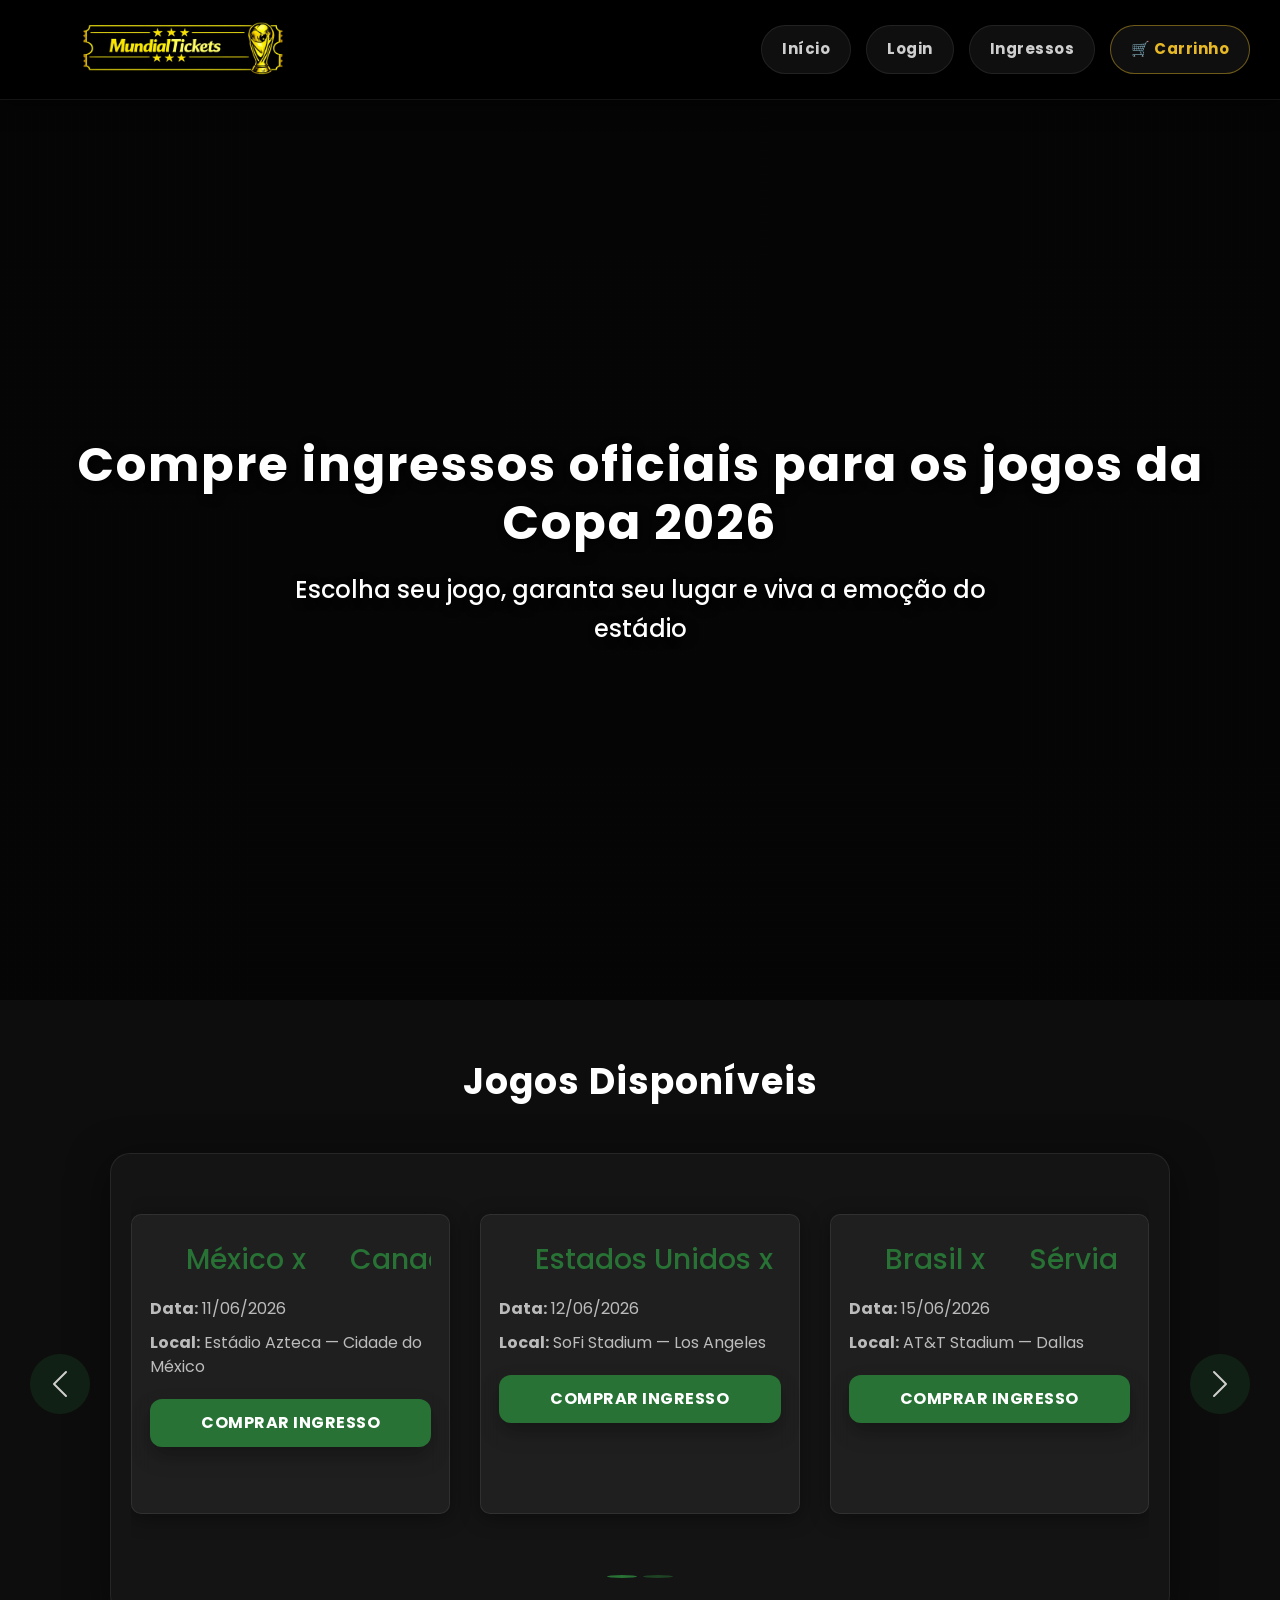
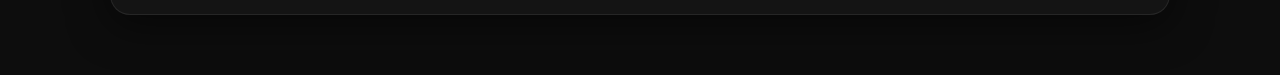
==== commit d878e30a: "Merge branch 'main' of https://github.com/pretenders01-web/CSS-PIM" ====
--- a/index.html
+++ b/index.html
@@ -12,7 +12,7 @@
     <link href="https://fonts.googleapis.com/css2?family=Poppins:wght@300;400;600;800&display=swap" rel="stylesheet">
 
     <!-- Importo o meu ficheiro CSS com todos os estilos personalizados -->
-    <link rel="stylesheet" href="index.css">
+    <link rel="stylesheet" href="css/index.css">
 </head>
 <body>
 
--- a/css/index.css
+++ b/css/index.css
@@ -0,0 +1,773 @@
+/* Aqui faço um reset geral para que todos os elementos comecem
+   sem margens nem espaçamentos vindos por defeito do navegador.
+   O box-sizing garante que o padding não "estica" os elementos,
+   e defino a fonte Arial para todo o site de uma vez só. */
+* {
+    margin: 0;
+    padding: 0;
+    box-sizing: border-box;
+    font-family: 'Poppins', sans-serif;
+}
+
+/* Criei variáveis de cor no :root para não ter de repetir
+   os mesmos códigos de cor em todo o ficheiro.
+   Assim se quiser mudar uma cor, mudo apenas aqui. */
+:root {
+    --verde: #277234;           /* cor principal dos botões — verde campo */
+    --verde-hover: #329643;     /* versão mais clara para o efeito hover */
+    --amarelo: #FFCC29;         /* usado no título do header */
+    --azul: #0033A0;            /* reservado para uso futuro */
+    --fundo: #0d0d0d;           /* fundo geral da página, quase preto */
+    --painel: rgba(255, 255, 255, 0.05);  /* fundo dos cards, muito transparente */
+    --borda: rgba(255, 255, 255, 0.08);   /* bordas subtis em elementos escuros */
+}
+
+/* O body recebe o fundo escuro e o texto branco como base,
+   para que todo o conteúdo já herde essas cores. */
+body {
+    background: var(--fundo);
+    color: white;
+}
+
+/* O header fica fixo no topo para acompanhar o scroll.
+   Usei backdrop-filter para criar um efeito de vidro fosco,
+   como se o conteúdo atrás ficasse desfocado. */
+header {
+    background: #000;
+    backdrop-filter: blur(12px);
+    padding: 20px 30px;
+    color: white;
+    display: flex;
+    justify-content: flex-end;     /* empurra a nav para a direita */
+    align-items: center;
+    box-shadow: 0 2px 20px rgba(0,0,0,0.6);
+    border-bottom: 1px solid var(--borda);
+    position: sticky;
+    top: 0;
+    z-index: 100;                  /* fica sempre por cima dos outros elementos */
+    height: 100px;
+}
+
+/* O título h1 usa um gradiente aplicado diretamente no texto,
+   com um efeito de brilho amarelo dourado. */
+header h1 {
+    font-size: 32px;
+    font-weight: 900;
+    letter-spacing: 3px;
+    transition: all 0.4s cubic-bezier(0.34, 1.56, 0.64, 1);
+    background: linear-gradient(135deg, var(--amarelo) 0%, #FFD700 50%, var(--amarelo) 100%);
+    -webkit-background-clip: text;
+    -webkit-text-fill-color: transparent;
+    background-clip: text;
+    filter: drop-shadow(0 4px 8px rgba(255, 204, 41, 0.4));
+    text-transform: uppercase;
+    cursor: pointer;
+    position: relative;
+}
+
+/* O logotipo fica posicionado do lado esquerdo do header.
+   Usei position absolute + translateY para centrar verticalmente. */
+header .logo {
+    height: 200px;
+    cursor: pointer;
+    transition: transform 0.3s ease;
+    position: absolute;
+    left: 30px;
+    top: 50%;
+    transform: translateY(-50%);
+}
+
+/* Pequeno zoom no logotipo ao passar o mouse por cima. */
+header .logo:hover {
+    transform: translateY(-50%) scale(1.05);
+}
+
+/* Este pseudo-elemento é invisível por defeito.
+   Serve para criar o efeito de brilho que aparece
+   ao fazer hover no título h1. */
+header h1::before {
+    content: '';
+    position: absolute;
+    top: -10px;
+    left: -10px;
+    right: -10px;
+    bottom: -10px;
+    background: linear-gradient(135deg, var(--amarelo), #FFD700);
+    border-radius: 50%;
+    z-index: -1;
+    opacity: 0;
+    transition: opacity 0.4s ease;
+    filter: blur(15px);
+}
+
+/* Ao fazer hover no h1, ele cresce ligeiramente e roda um pouco,
+   dando um efeito 3D. */
+header h1:hover {
+    transform: scale(1.1) rotateY(5deg);
+    filter: drop-shadow(0 8px 16px rgba(255, 204, 41, 0.8));
+}
+
+/* Aqui torno o brilho visível quando o h1 está em hover. */
+header h1:hover::before {
+    opacity: 0.3;
+}
+
+/* A navegação é organizada em linha com um espaçamento entre os links. */
+nav {
+    display: flex;
+    gap: 15px;
+}
+
+/* Cada link do menu tem um fundo levemente transparente
+   com bordas arredondadas, parecendo uma pílula. */
+nav a {
+    color: rgba(255, 255, 255, 0.8);
+    text-decoration: none;
+    font-weight: bold;
+    padding: 12px 20px;
+    border-radius: 25px;
+    background: rgba(255, 255, 255, 0.06);
+    transition: all 0.3s ease;
+    border: 1px solid var(--borda);
+    font-size: 15px;
+    letter-spacing: 0.5px;
+    margin: 0;
+}
+
+/* O botão do carrinho usa a cor amarela do logo para se destacar
+   dos outros links de navegação, mas ainda sem funcionalidade. */
+nav a.nav-cart {
+    border-color: rgba(255, 204, 41, 0.4);
+    color: rgba(255, 204, 41, 0.9);
+}
+
+/* Ao passar o mouse sobre o carrinho, o amarelo fica mais intenso
+   e o botão sobe, igual ao comportamento dos outros links. */
+nav a.nav-cart:hover {
+    background: rgba(255, 204, 41, 0.15);
+    border-color: #FFCC29;
+    color: #FFCC29;
+    transform: translateY(-3px);
+    box-shadow: 0 8px 15px rgba(255, 204, 41, 0.2);
+}
+
+/* Ao passar o mouse, o link fica verde e sobe um pouco,
+   dando a sensação que está "flutuando". */
+nav a:hover {
+    background: var(--verde);
+    color: white;
+    transform: translateY(-3px);
+    box-shadow: 0 8px 15px rgba(39, 114, 52, 0.35);
+    border-color: var(--verde);
+}
+
+/* O banner ocupa a altura total do ecrã (100vh).
+   Apliquei uma camada escura sobre a imagem de fundo
+   para o texto ficar legível. */
+.banner {
+    background: linear-gradient(rgba(0,0,0,0.6), rgba(0,0,0,0.6)), url('flags/imagem_trofeu_copa.webp') center/cover no-repeat;
+    min-height: 100vh;
+    display: flex;
+    flex-direction: column;
+    justify-content: center;
+    align-items: center;
+    text-align: center;
+    color: white;
+    text-shadow: 3px 3px 10px rgba(0,0,0,0.8);
+    padding: 40px 20px;
+}
+
+/* Título grande do banner. */
+.banner h2 {
+    font-size: 48px;
+    margin-bottom: 20px;
+    font-weight: bold;
+    letter-spacing: 2px;
+}
+
+/* Parágrafo do banner com largura limitada para não ficar
+   muito espalhado em ecrãs grandes. */
+.banner p {
+    font-size: 24px;
+    max-width: 700px;
+    line-height: 1.6;
+    font-weight: 500;
+}
+
+/* Esta secção envolve o título e o carousel de jogos.
+   Uso flexbox para centrar tudo verticalmente. */
+.jogos-container {
+    padding: 60px 30px;
+    display: flex;
+    flex-direction: column;
+    align-items: center;
+}
+
+/* Este wrapper envolve o carousel e as setas de navegação.
+   O padding lateral de 80px cria espaço para as setas ficarem
+   visíveis fora do #carouselJogos, que tem overflow: hidden
+   para evitar que os slides estiquem a página durante a animação. */
+.carousel-area {
+    position: relative;
+    width: 100%;
+    max-width: 1700px;
+    padding: 0 80px;
+}
+
+/* Título "Jogos Disponíveis" centrado e em branco. */
+.jogos-container h2 {
+    margin-bottom: 50px;
+    color: white;
+    font-size: 36px;
+    font-weight: bold;
+    letter-spacing: 1px;
+    width: 100%;
+    text-align: center;
+}
+
+/* O grid organiza os cards em 3 colunas iguais.
+   Usei 1fr para que as colunas se ajustem automaticamente
+   ao espaço disponível, para não cortar nenhum card. */
+.jogos-grid {
+    display: grid;
+    grid-template-columns: repeat(3, 1fr);
+    gap: 30px;
+    width: 100%;
+    max-width: 1500px;
+}
+
+/* Cada card representa um jogo disponível.
+   Apliquei glassmorphism: fundo transparente com blur
+   para encaixar no tema escuro da página. */
+.card {
+    background: var(--painel);
+    backdrop-filter: blur(10px);
+    border: 1px solid var(--borda);
+    padding: 18px;
+    border-radius: 10px;
+    margin-bottom: 25px;
+    box-shadow: 0 4px 20px rgba(0,0,0,0.4);
+    display: flex;
+    flex-direction: column;
+    gap: 10px;
+    min-height: 300px;
+    height: auto;
+    color: white;
+}
+
+/* Imagem do card ocupa toda a largura disponível. */
+.card img {
+    width: 100%;
+    border-radius: 10px;
+}
+
+/* Título do card com os nomes dos dois países a verde. */
+.card h3 {
+    margin: 10px 0;
+    color: var(--verde);
+    display: flex;
+    flex-wrap: nowrap;
+    align-items: center;
+    gap: 8px;
+    white-space: nowrap;
+    overflow: hidden;
+}
+
+/* Os parágrafos de data e local ligeiramente transparentes
+   para criar hierarquia visual em relação ao título. */
+.card p {
+    margin: 0;
+    color: rgba(255, 255, 255, 0.7);
+}
+
+/* Os nomes das equipes ficam em linha com a bandeira. */
+.card h3 .team-home,
+.card h3 .team-away {
+    display: inline-flex;
+    align-items: center;
+    gap: 8px;
+    white-space: nowrap;
+}
+
+/* Usei o pseudo-elemento ::before para mostrar a bandeira
+   de cada país antes do nome da equipe. A imagem em si
+   é definida abaixo por classe de jogo. */
+.card h3 .team-home::before,
+.card h3 .team-away::before {
+    content: "";
+    display: inline-block;
+    width: 28px;
+    height: 18px;
+    background-size: cover;
+    background-position: center;
+    background-repeat: no-repeat;
+}
+
+/* Aqui defini a bandeira de cada equipe em cada jogo.
+   Cada jogo tem uma classe própria no HTML (ex: .mexico-canada)
+   que serve para saber que bandeiras mostrar. */
+
+.mexico-canada .team-home::before {
+    background-image: url('flags/mexico.svg');
+}
+.mexico-canada .team-away::before {
+    background-image: url('flags/canada.svg');
+}
+
+.eua-uruguai .team-home::before {
+    background-image: url('flags/usa.svg');
+}
+.eua-uruguai .team-away::before {
+    background-image: url('flags/uruguay.svg');
+}
+
+.brasil-servia .team-home::before {
+    background-image: url('flags/brazil.svg');
+}
+.brasil-servia .team-away::before {
+    background-image: url('flags/serbia.svg');
+}
+
+.argentina-dinamarca .team-home::before {
+    background-image: url('flags/argentina.svg');
+}
+.argentina-dinamarca .team-away::before {
+    background-image: url('flags/denmark.svg');
+}
+
+.franca-chile .team-home::before {
+    background-image: url('flags/france.svg');
+}
+.franca-chile .team-away::before {
+    background-image: url('flags/chile.svg');
+}
+
+.alemanha-japao .team-home::before {
+    background-image: url('flags/germany.svg');
+}
+.alemanha-japao .team-away::before {
+    background-image: url('flags/japan.svg');
+}
+
+/* O carousel do Bootstrap foi personalizado com um fundo
+   escuro e bordas subtis para combinar com o resto do projeto. */
+#carouselJogos {
+    background: rgba(255, 255, 255, 0.03);
+    border: 1px solid var(--borda);
+    border-radius: 20px;
+    padding: 40px 20px;
+    box-shadow: 0 10px 40px rgba(0,0,0,0.5);
+    max-width: 1560px;
+    margin: 0 auto;
+    overflow: hidden;
+}
+
+/* Área interna do carousel com altura mínima para não colapsar. */
+.carousel-inner {
+    border-radius: 15px;
+    min-height: 380px;
+}
+
+/* Cada slide tem um padding vertical para respirar. */
+.carousel-item {
+    padding: 20px 0;
+    min-height: 380px;
+}
+
+/* As setas de navegação do carousel são circulares e verdes. */
+.carousel-control-prev,
+.carousel-control-next {
+    width: 60px;
+    height: 60px;
+    top: 50%;
+    transform: translateY(-50%);
+    background: rgba(39, 114, 52, 0.25);
+    border-radius: 50%;
+    opacity: 0.8;
+    transition: all 0.3s ease;
+}
+
+/* As setas ficam nas bordas do .carousel-area (fora do #carouselJogos)
+   para não serem cortadas pelo overflow: hidden do carousel. */
+.carousel-control-prev {
+    left: 0;
+}
+
+.carousel-control-next {
+    right: 0;
+}
+
+/* Ao passar o mouse nas setas, ficam mais visiveis e com um brilho verde. */
+.carousel-control-prev:hover,
+.carousel-control-next:hover {
+    background: rgba(39, 114, 52, 0.75);
+    opacity: 1;
+    box-shadow: 0 5px 20px rgba(39, 114, 52, 0.4);
+}
+
+/* Os indicadores (pontos de navegação) ficam na parte inferior do carousel.
+   Não pode ser negativo porque o overflow: hidden do #carouselJogos cortaria os pontos. */
+.carousel-indicators {
+    bottom: 10px;
+}
+
+/* Cada ponto indicador é um círculo verde pequeno.
+   O !important é necessário para sobrescrever a classe carousel-dark do Bootstrap, para ficar verde, 
+   que por padrão força a cor preta nos indicadores. */
+.carousel-indicators button {
+    background-color: var(--verde) !important;
+    border-radius: 50%;
+    width: 12px;
+    height: 12px;
+    opacity: 0.6;
+    transition: all 0.3s ease;
+}
+
+/* Estilo base para todos os botões do site. */
+.btn {
+    padding: 12px 20px;
+    border: none;
+    border-radius: 12px;
+    cursor: pointer;
+    font-size: 16px;
+    font-weight: 700;
+    text-transform: uppercase;
+    letter-spacing: 0.5px;
+    margin-top: 10px;
+    transition: 0.4s;
+    box-shadow: 0 10px 20px rgba(0, 0, 0, 0.3);
+}
+
+/* O botão primário fica verde — idêntico ao padrão das páginas de login/cadastro. */
+.btn-primary {
+    background: var(--verde);
+    color: white;
+    border: none;
+}
+
+/* Ao passar o mouse, o botão sobe e ganha brilho verde. */
+.btn-primary:hover {
+    background: var(--verde-hover);
+    color: white;
+    transform: translateY(-3px);
+    box-shadow: 0 15px 25px rgba(39, 114, 52, 0.3);
+}
+
+/* ============================================================
+   A partir daqui aplico adaptações de layout para que o site
+   funcione bem em diferentes tamanhos de ecrã (responsividade).
+   ============================================================ */
+
+/* Em tablets (até 1024px), o grid passa para 2 colunas
+   e o texto e espaçamentos são reduzidos. */
+@media (max-width: 1024px) {
+    .jogos-grid {
+        grid-template-columns: repeat(2, 1fr);
+        gap: 20px;
+    }
+
+    header {
+        padding: 15px 20px;
+        height: auto;
+        min-height: 80px;
+    }
+
+    header .logo {
+        height: 140px;
+        left: 20px;
+    }
+
+    nav {
+        gap: 10px;
+        flex-wrap: wrap;
+        justify-content: flex-end;
+    }
+
+    nav a {
+        font-size: 13px;
+        padding: 8px 12px;
+    }
+
+    .banner h2 {
+        font-size: 36px;
+        letter-spacing: 1px;
+    }
+
+    .banner p {
+        font-size: 18px;
+    }
+
+    .jogos-container {
+        padding: 40px 20px;
+    }
+
+    .jogos-container h2 {
+        font-size: 28px;
+        margin-bottom: 30px;
+    }
+}
+
+/* Em telefones celulares (até 768px), o grid passa para 1 coluna
+   e os elementos ficam mais compactos. */
+@media (max-width: 768px) {
+    .jogos-grid {
+        grid-template-columns: 1fr;
+        gap: 15px;
+    }
+
+    header {
+        padding: 10px 15px;
+        height: auto;
+        min-height: 70px;
+        justify-content: flex-end;
+    }
+
+    header .logo {
+        height: 80px;
+        left: 15px;
+    }
+
+    nav {
+        gap: 6px;
+        flex-wrap: wrap;
+        justify-content: flex-end;
+    }
+
+    nav a {
+        font-size: 11px;
+        padding: 6px 10px;
+        border-radius: 15px;
+    }
+
+    .banner {
+        min-height: 60vh;
+        padding: 20px 15px;
+    }
+
+    .banner h2 {
+        font-size: 24px;
+        margin-bottom: 15px;
+    }
+
+    .banner p {
+        font-size: 16px;
+        max-width: 95%;
+        line-height: 1.4;
+    }
+
+    .jogos-container {
+        padding: 20px 15px;
+    }
+
+    .jogos-container h2 {
+        font-size: 20px;
+        margin-bottom: 20px;
+    }
+
+    .card {
+        padding: 15px;
+        min-height: auto;
+        margin-bottom: 15px;
+        gap: 8px;
+    }
+
+    .card h3 {
+        font-size: 16px;
+        gap: 6px;
+        flex-wrap: wrap;
+        margin: 0;
+    }
+
+    /* Reduzir badeiras para caber melhor em ecrãs pequenos. */
+    .card h3 .team-home::before,
+    .card h3 .team-away::before {
+        width: 20px;
+        height: 14px;
+    }
+
+    .card p {
+        font-size: 14px;
+        margin-bottom: 8px;
+        line-height: 1.3;
+    }
+
+    /* Em telefones celulares, o botão ocupa toda a largura do card. */
+    .btn {
+        width: 100%;
+        padding: 10px 15px;
+        font-size: 14px;
+        margin-top: auto;
+    }
+
+    #carouselJogos {
+        padding: 20px 15px;
+        max-width: 100%;
+    }
+
+    .carousel-inner {
+        min-height: auto;
+    }
+
+    .carousel-item {
+        padding: 10px 0;
+        min-height: auto;
+    }
+
+    /* As setas do carousel ficam dentro dos limites em telefones celulares. */
+    .carousel-control-prev,
+    .carousel-control-next {
+        width: 40px;
+        height: 40px;
+        top: 50%;
+        transform: translateY(-50%);
+    }
+
+    .carousel-control-prev {
+        left: 5px;
+    }
+
+    .carousel-control-next {
+        right: 5px;
+    }
+
+    .carousel-indicators {
+        bottom: -40px;
+    }
+}
+
+/* Em ecrãs muito pequenos (até 480px), reduzo ainda mais
+   todos os tamanhos para garantir que nada fica cortado. */
+@media (max-width: 480px) {
+    header {
+        padding: 8px 10px;
+        min-height: 60px;
+    }
+
+    header .logo {
+        height: 70px;
+        left: 10px;
+    }
+
+    nav {
+        gap: 4px;
+    }
+
+    nav a {
+        font-size: 10px;
+        padding: 5px 8px;
+        border-radius: 12px;
+    }
+
+    .banner {
+        min-height: 50vh;
+        padding: 15px 10px;
+    }
+
+    .banner h2 {
+        font-size: 20px;
+        margin-bottom: 12px;
+    }
+
+    .banner p {
+        font-size: 14px;
+        line-height: 1.3;
+    }
+
+    .jogos-container {
+        padding: 15px 10px;
+    }
+
+    .jogos-container h2 {
+        font-size: 18px;
+        margin-bottom: 15px;
+    }
+
+    .card {
+        padding: 12px;
+        gap: 6px;
+    }
+
+    .card h3 {
+        font-size: 14px;
+        gap: 4px;
+    }
+
+    .card h3 .team-home::before,
+    .card h3 .team-away::before {
+        width: 18px;
+        height: 12px;
+    }
+
+    .card p {
+        font-size: 12px;
+        margin-bottom: 6px;
+    }
+
+    .btn {
+        padding: 8px 12px;
+        font-size: 12px;
+    }
+
+    .carousel-control-prev,
+    .carousel-control-next {
+        width: 35px;
+        height: 35px;
+    }
+
+    .carousel-control-prev {
+        left: 5px;
+    }
+
+    .carousel-control-next {
+        right: 5px;
+    }
+}
+
+/* Em desktops grandes (a partir de 1400px), aproveito
+   o espaço extra para aumentar fontes, padding e tamanho dos cards. */
+@media (min-width: 1400px) {
+    .jogos-grid {
+        grid-template-columns: repeat(3, 1fr);
+        gap: 35px;
+    }
+
+    .jogos-container {
+        padding: 80px 40px;
+    }
+
+    .jogos-container h2 {
+        font-size: 40px;
+        margin-bottom: 60px;
+    }
+
+    .card {
+        padding: 25px;
+        min-height: 320px;
+    }
+
+    .card h3 {
+        font-size: 20px;
+        gap: 10px;
+    }
+
+    .card h3 .team-home::before,
+    .card h3 .team-away::before {
+        width: 32px;
+        height: 20px;
+    }
+
+    .card p {
+        font-size: 16px;
+        margin-bottom: 12px;
+    }
+
+    .btn {
+        padding: 15px 25px;
+        font-size: 18px;
+    }
+
+    #carouselJogos {
+        padding: 50px 30px;
+        max-width: 1600px;
+    }
+}
